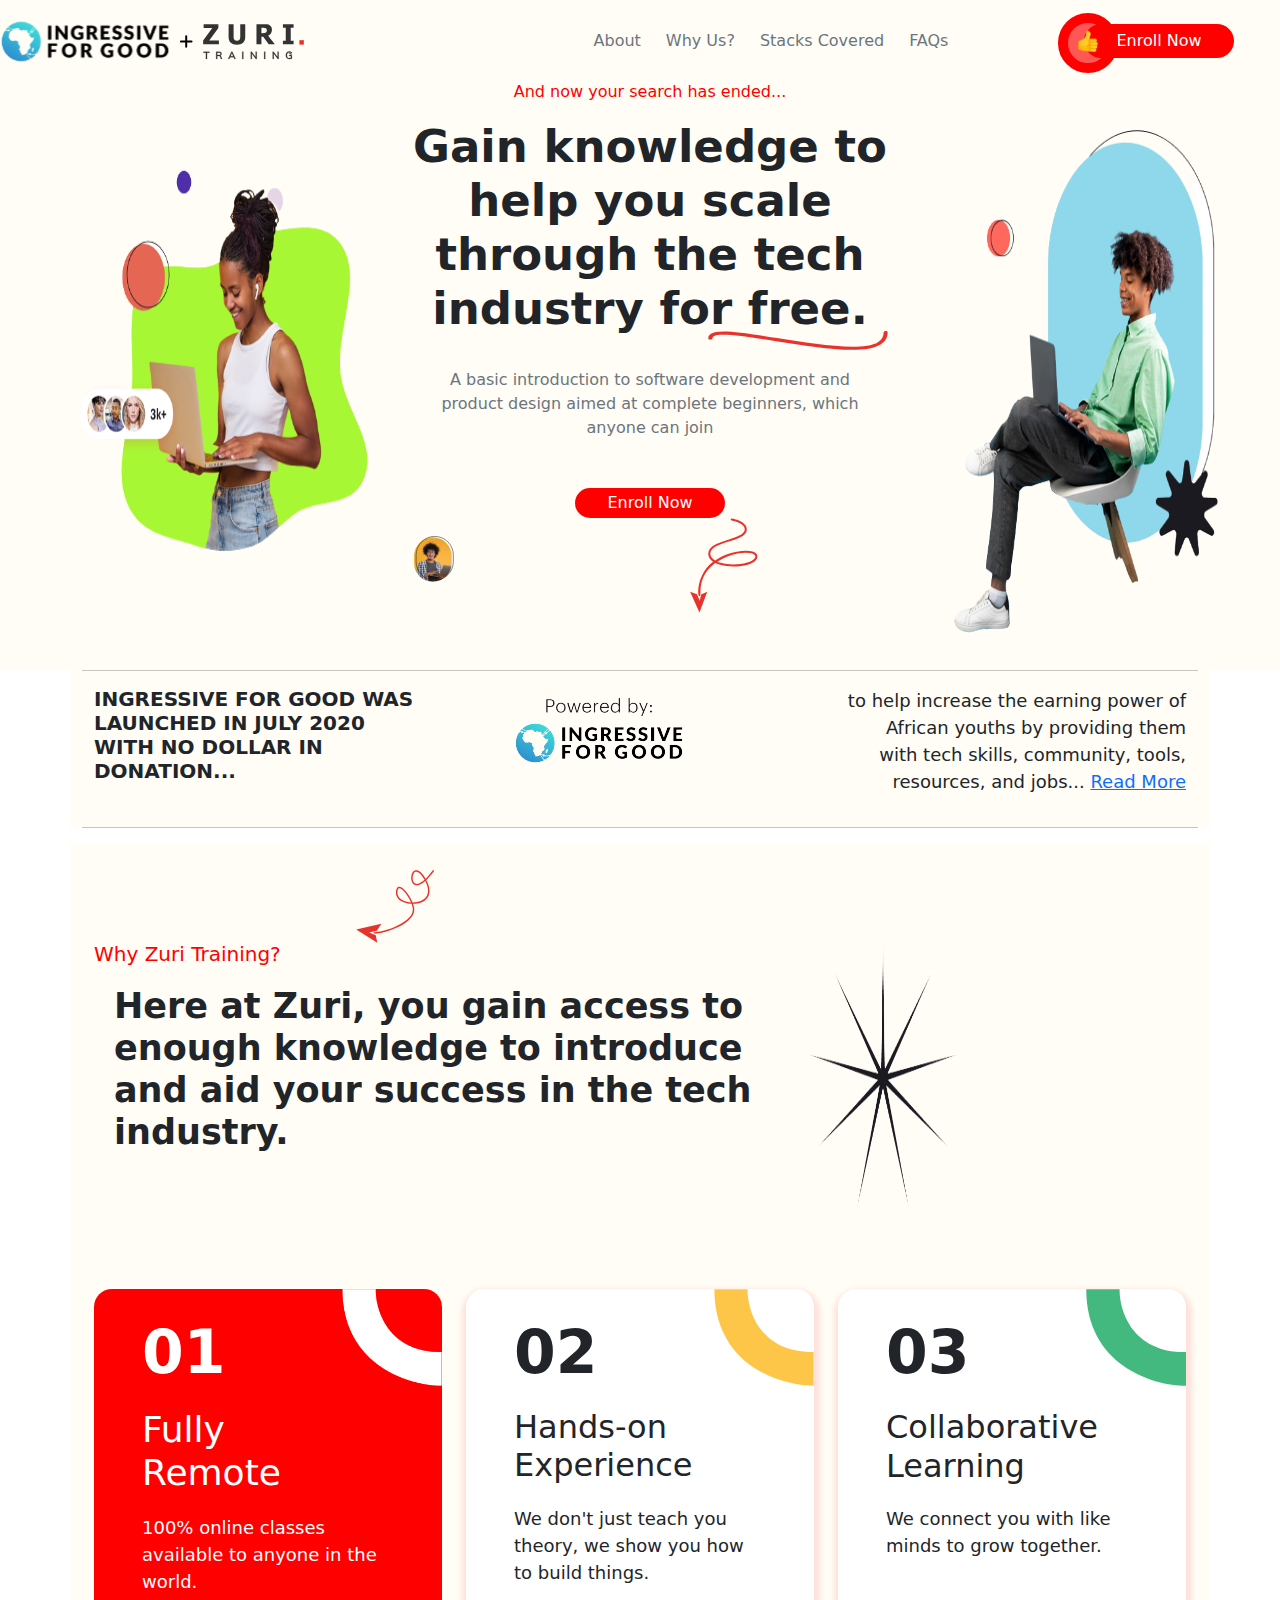
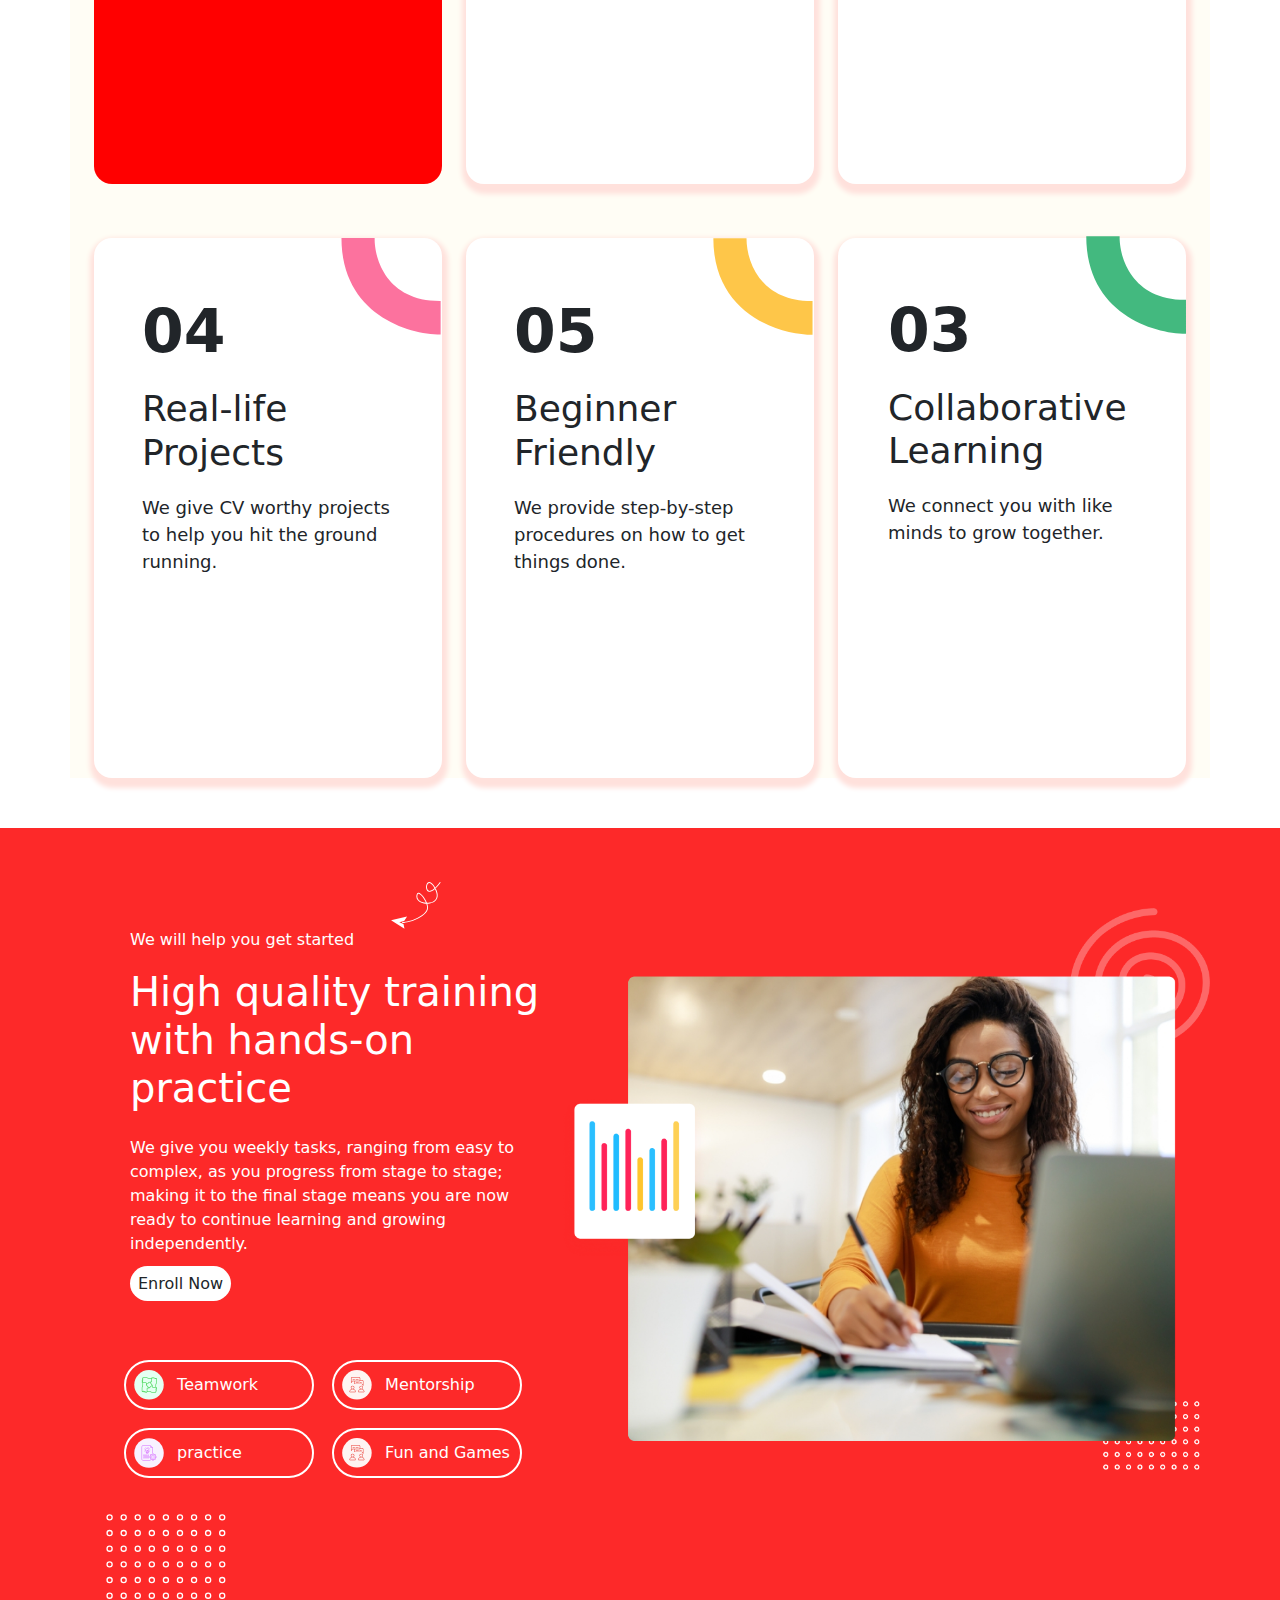
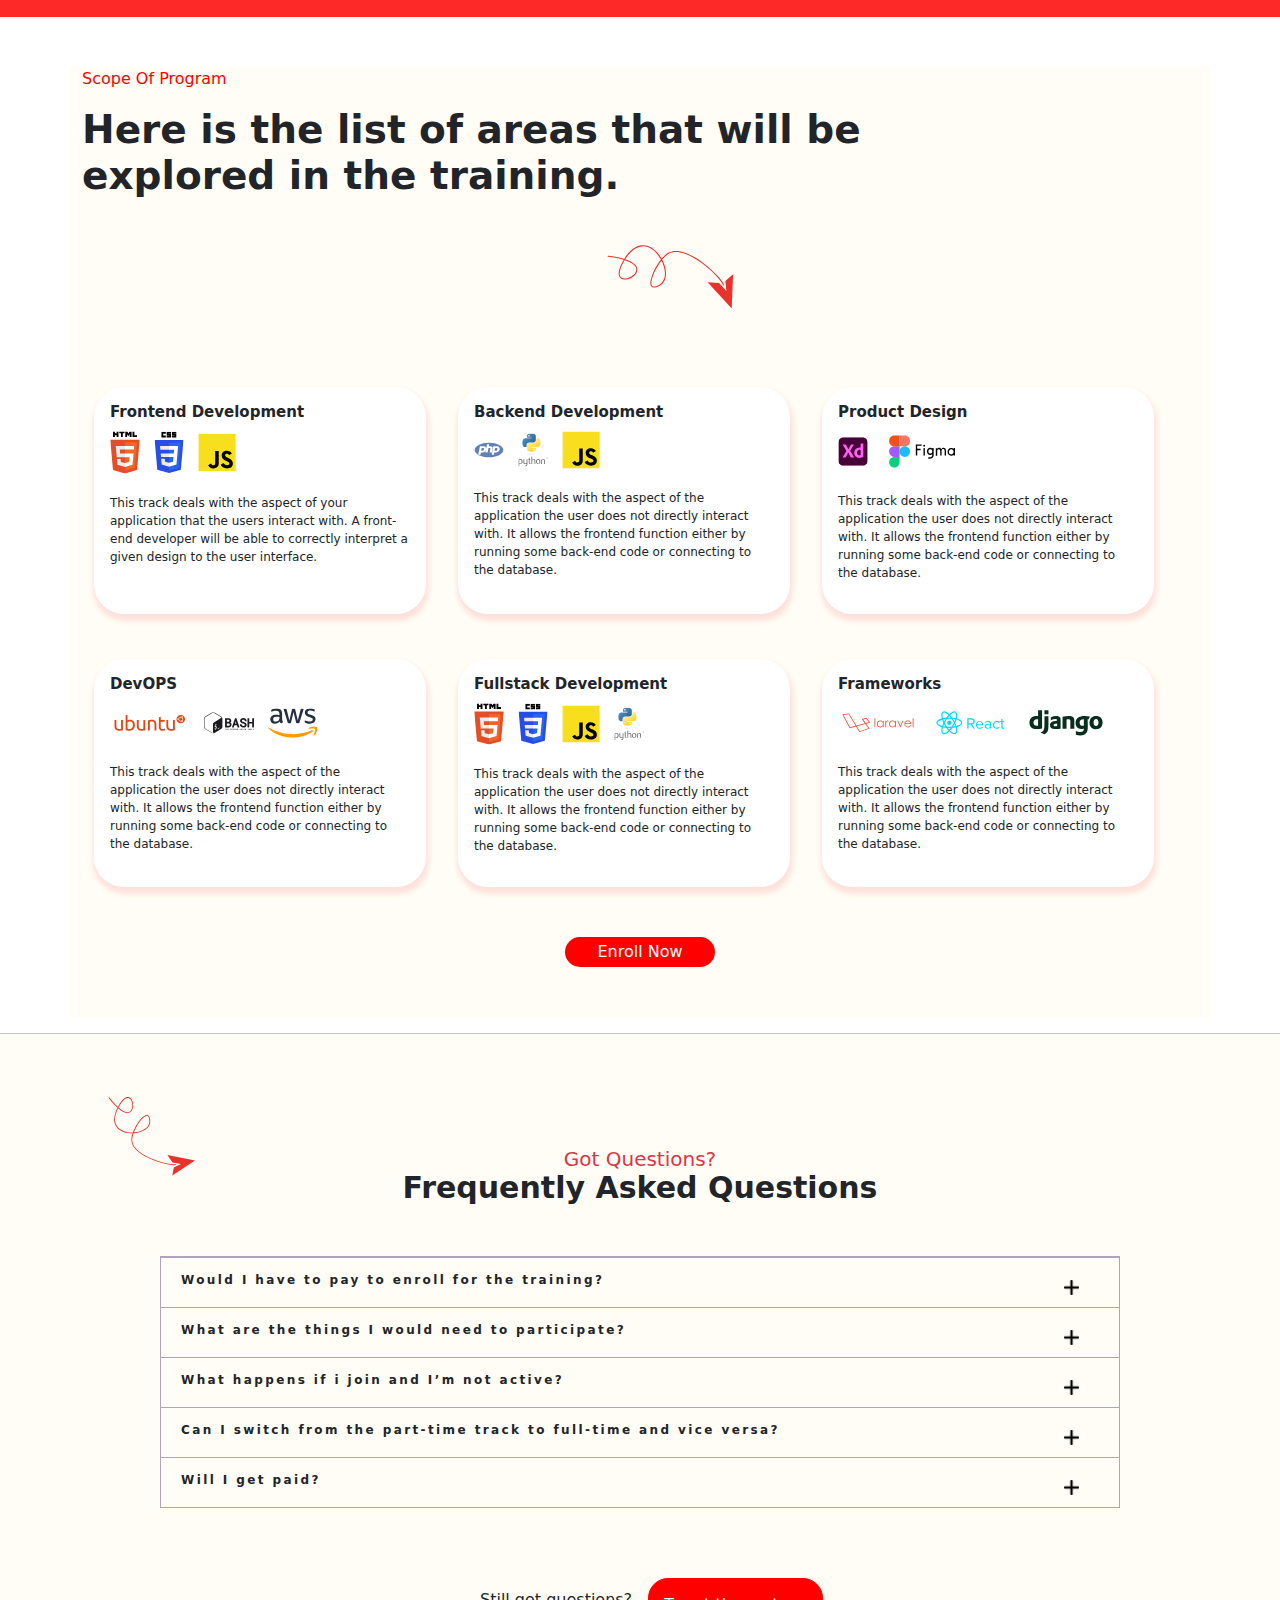
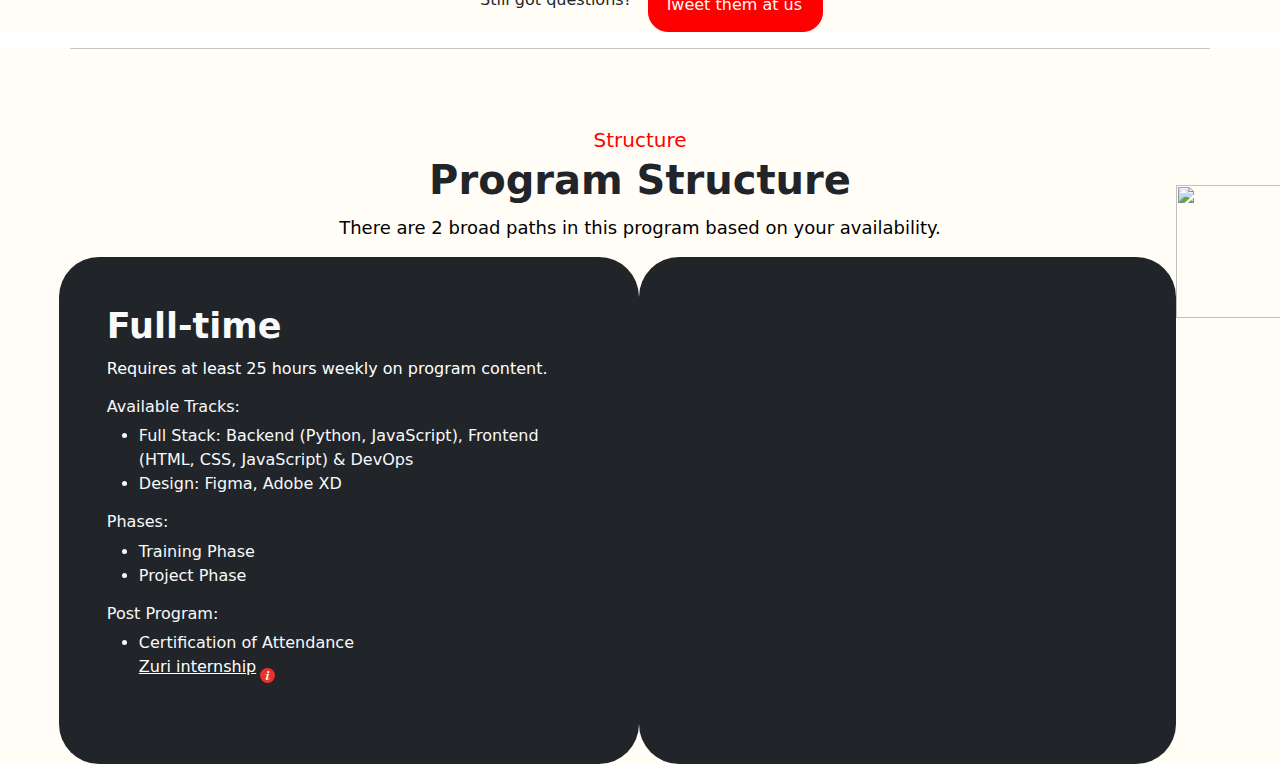
==== Zuri new/zuri-talent.html @ 87074c80 "Add files via upload" ====
<!DOCTYPE html>
<html lang="en">
<head>
    <meta charset="UTF-8">
    <meta http-equiv="X-UA-Compatible" content="IE=edge">
    <link rel="stylesheet" href="zuri-talent.css">
    <meta name="viewport" content="width=device-width, initial-scale=1.0">
    <title>Zuri</title>
    <link rel="shortcut icon" href="assets/favicon.png" type="image/png">
    <link rel="stylesheet" href="bootstrap.min.css">
    <link href="//db.onlinewebfonts.com/c/105007d99d9df64c50cc24d696d79555?family=Graphik+Web+Regular" rel="stylesheet" type="text/css"/>
</head>
<body>
    
    <section class="navbar d-flex fixed-top">
        <img src="logo.svg" alt="">
       <div class="a-tads d-flex">
            <a class="text-secondary text-decoration-none" href="#about">About</a>
            <a class="text-secondary text-decoration-none" href="#whyus">Why Us?</a>
            <a class="text-secondary text-decoration-none" href="#stackscovered">Stacks Covered</a>
            <a class="text-secondary text-decoration-none" href="#faqs">FAQs</a>
       </div>
       <div class="d-flex but">
            <a href=""><img class="thumb" src="thumbs-remove.png" alt="thumbs"></a>
            <a class="enro text-decoration-none text-white m-3 text-center" href="#">Enroll Now</a>
       </div>
    </section>
    <section class="topper container-fluid d-flex">
        <img class="lady" src="lady1.png" alt="">
        <div class="word container text-center">
            <p class="text-center">And now your search has ended...</p>
            <h1 class="text-center text-dark fw-bolder">Gain knowledge to help you scale through the tech industry for free.</h1>
            <img class="line" src="line.svg" alt="">
            <div class="und text-center container">
                <p  class="text-center text-secondary m-5">A basic introduction to software development and product design aimed at complete beginners, which anyone can join</p>
            </div>
            <div class="bit text-center">
                <button><a class="text-decoration-none text-white" href="">Enroll Now</a></button>
            </div>
            <img class="male1" src="maleface.svg" alt="">
            <img class="wire" src="section1wire.svg" alt="">
        </div>
        <img class="male" src="male1.png" alt="">
    </section>
    <section class="about container" id="about">
        <hr class="en">
        <div class="text-about container-fluid d-flex">
            <div class="ee1" >
                <h1 class="text-dark fw-bolder">INGRESSIVE FOR GOOD WAS LAUNCHED IN JULY 2020 WITH NO DOLLAR IN DONATION...</h1>
            </div>
            <div>
                <img src="ingresive.png" alt="">
            </div>
            <div class="ee align-item-end">
                <p class="text-dark text-end">to help increase the earning power of African youths by providing them with tech skills, community, tools, resources, and jobs... <a href="#">Read More</a></p>
            </div>
        </div>
        <hr class="en1">
    </section>
    <section class="container whyus" id="whyus">
        <img class="wire1" src="section3wire.svg" alt="">
        <div class="tip1 d-flex">
            <div class="tip container-fluid">
                <p>Why Zuri Training?</p>
                <h1 class="text-dark">Here at Zuri, you gain access to enough knowledge to introduce and aid your success in the tech industry.</h1>
            </div>
            <img class="star" src="Star.png" alt="">
        </div>
        <div class="cards container">
            <div class="row ontop">
                <div class="col-md-4">
                    <div class="full p-5">
                        <img class="cuv" src="curve1.png" alt="">
                        <h1 class="text-white fw-bolder">01</h1>
                        <h2 class="text-white">Fully <br> Remote</h2>
                        <p class="text-white">100% online classes available to anyone in the world.</p>
                    </div>
                </div>
                <div class="col-md-4">
                    <div class="full1 p-5">
                        <img class="cuv" src="curve (1).svg" alt="">
                        <h1 class="text-dark fw-bolder">02</h1>
                        <h2 class="text-dark">Hands-on Experience</h2>
                        <p class="text-dark">We don't just teach you theory, we show you how to build things.</p>
                    </div>
                </div>
                <div class="col-md-4">
                    <div class="full2 p-5">
                        <img class="cuv" src="curve3.svg" alt="">
                        <h1 class="text-dark fw-bolder">03</h1>
                        <h2 class="text-dark">Collaborative Learning</h2>
                        <p class="text-dark">We connect you with like minds to grow together.</p>
                    </div>
                </div>
            </div>
            <div class="row row2">
                <div class="col-md-4">
                    <div class="full3 p-5">
                        <img class="cuv" src="curve4.svg" alt="">
                        <h1 class="text-dark fw-bolder">04</h1>
                        <h2 class="text-dark">Real-life Projects</h2>
                        <p class="text-dark">We give CV worthy projects to help you hit the ground running.</p>
                    </div>
                </div>
                <div class="col-md-4">
                    <div class="full4 p-5">
                        <img class="cuv" src="curve (1).svg" alt="">
                        <h1 class="text-dark fw-bolder">05</h1>
                        <h2 class="text-dark">Beginner Friendly</h2>
                        <p class="text-dark">We provide step-by-step procedures on how to get things done.</p>
                    </div>
                </div>
                <div class="col-md-4">
                    <div class="full5">
                        <img class="cuv" src="curve3.svg" alt="">
                        <h1 class="text-dark fw-bolder">03</h1>
                        <h2 class="text-dark">Collaborative Learning</h2>
                        <p class="text-dark">We connect you with like minds to grow together.</p>
                    </div>
                </div>
            </div>
        </div>
    </section>
    <section class="redbg">
        <div class="container">
            <img class="wire5" src="section5wire.svg" alt="">
            <div class="flixit d-flex m-4 container">
                <div class="word-pix container">
                    <p class="text-white">We will help you get started</p>
                    <h1 class="text-white">High quality training with hands-on practice</h1>
                    <p class="text-white mt-4">We give you weekly tasks, ranging from easy to <br> complex, as you progress from stage to stage; <br> making it to the final stage means you are now <br> ready to continue learning and growing <br> independently.</p>
                    <a class="bana1 MuiButton-root MuiButton-text MuiButton-textPrimary MuiButton-sizeMedium MuiButton-textSizeMedium MuiButtonBase-root button1 css-1ujsas3 bg- text-dark text-decoration-none mt-4 text-center" tabindex="0" href="/enroll" style="position: initial;">Enroll Now<span class="MuiTouchRipple-root css-w0pj6f"></span></a>
                    <div class="grid1">
                        <div class="te">
                            <p class="pt m-1 text-white"><img class="hand m-2" src="hand.svg" alt=""> Teamwork</p>
                        </div>
                        <div class="me">
                            <p class="pt m-1 text-white"><img class="hand m-2" src="mentor.svg" alt=""> Mentorship</p>
                        </div>
                        <div class="pe">
                            <p class="pt m-1 text-white"><img class="hand m-2" src="practice.svg" alt=""> practice</p>
                        </div>
                        <div class="fe">
                            <p class="pt m-1 text-white"><img class="hand m-2" src="mentor.svg" alt=""> Fun and Games</p>
                        </div>
                    </div>
                    <img class="dots" src="dotsection5.svg" alt="dots">
                </div>
                <div class="pix">
                    <img class="image5" src="section5-image.png" alt="round">
                </div>
            </div>
        </div>
    </section>
    <section class="container ttp" id="stacks-covered">
        <div class="tt" id="stackscovered">
            <p>Scope Of Program</p>
            <h1 class="fw-bolder">Here is the list of areas that will be <br> explored in the training.</h1>
        </div>
        <img class="sec6" src="section6.svg" alt="">
        <div class="gird2 container">
            <div class="ro d-flex"> 
                <div class="ft">
                    <h5 class="fw-bolder">Frontend Development</h5>
                    <div class="log d-flex">
                        <img class="html1" src="html.svg" alt="">
                        <img class="html1" src="css-3 logo.svg" alt="">
                        <img class="html2" src="javascript logo.svg" alt="">
                    </div>
                    <p>This track deals with the aspect of your application that the users interact with. A front-end developer will be able to correctly interpret a given design to the user interface.</p>
                </div>
                <div class="ft1">  
                    <h5 class="fw-bolder">Backend Development</h5>
                    <div class="log d-flex">
                        <img class="ph" src="php2 logo.svg" alt="">
                        <img class="ph" src="python-4 logo.svg" alt="">
                        <img class="html2" src="javascript logo.svg" alt="">
                    </div>
                    <p>This track deals with the aspect of the application the user does not directly interact with. It allows the frontend function either by running some back-end code or connecting to the database.</p>
                </div>
                <div class="ft2">  
                    <h5 class="fw-bolder">Product Design</h5>
                    <div class="log d-flex">
                        <img class="ph" src="adobe-xd logo.svg" alt="">
                        <img class="ph1" src="Figma logo.svg" alt="">
                    </div>
                    <p>This track deals with the aspect of the application the user does not directly interact with. It allows the frontend function either by running some back-end code or connecting to the database.</p>
                </div>
            </div>
            <div class="ro d-flex">
                <div class="ft3">  
                    <h5 class="fw-bolder">DevOPS</h5>
                    <div class="log d-flex">
                        <img class="ph2" src="Ubuntu logo.svg" alt="">
                        <img class="ph3" src="Bash logo.svg" alt="">
                        <img class="ph3" src="aws logo.svg" alt="">
                    </div>
                    <p>This track deals with the aspect of the application the user does not directly interact with. It allows the frontend function either by running some back-end code or connecting to the database.</p>
                </div>
                <div class="ft4">  
                    <h5 class="fw-bolder">Fullstack Development</h5>
                    <div class="log d-flex">
                        <img class="html1" src="html.svg" alt="">
                        <img class="html1" src="css-3 logo.svg" alt="">
                        <img class="html2" src="javascript logo.svg" alt="">
                        <img class="ph" src="python-4 logo.svg" alt="">
                    </div>
                    <p>This track deals with the aspect of the application the user does not directly interact with. It allows the frontend function either by running some back-end code or connecting to the database.</p>
                </div>
                <div class="ft5">  
                    <h5 class="fw-bolder">Frameworks</h5>
                    <div class="log d-flex">
                        <img class="html3" src="Laravel logo.svg" alt="">
                        <img class="html3" src="React logo.svg" alt="">
                        <img class="html3" src="Django logo.svg" alt="">
                    </div>
                    <p>This track deals with the aspect of the application the user does not directly interact with. It allows the frontend function either by running some back-end code or connecting to the database.</p>
                </div>
            </div>
        </div>
        <div class="bit1 text-center">
            <button><a class="text-decoration-none text-white" href="">Enroll Now</a></button>
        </div>
    </section>
    <section class="stacks">
        <hr class="faqs" id="faqs">
        <img class="sec7" src="section7wire.svg" alt="">
        <p class="got text-danger text-center">Got Questions?</p>
        <h4 class="hdd text-center fw-bolder">Frequently Asked Questions</h4>
        <div class="shrink">
            <div class="so-accordion-wrapper">
                <div class="so-tab">
                    <input id="so-tab-1" type="checkbox" name="tabs">
                    <label for="so-tab-1" class="fw-bold">Would I have to pay to enroll for the training?</label>
                  <div class="so-tab-content">
                    <p>No, the program is completely free thanks to Ingressive For Good</p>
                  </div>
                </div>
                <div class="so-tab">
                    <input id="so-tab-2" type="checkbox" name="tabs">
                    <label for="so-tab-2" class="fw-bold">What are the things I would need to participate?</label>
                  <div class="so-tab-content">
                    <p>
                        You'll need a laptop, internet connection and the willingness to learn through collaboration and mentorship.
                    </p>
                  </div>
                </div>
                <div class="so-tab">
                    <input id="so-tab-3" type="checkbox" name="tabs">
                    <label for="so-tab-3" class="fw-bold">What happens if i join and I’m not active?</label>
                  <div class="so-tab-content">
                    <p>
                        Participants who join the program and stop engaging will be given the chance to catch up. You'll also be assigned a 'study-mate' and mentor to help you. However, there is the possibility of not being promoted to the next stage if you remain inactive for too long.
                    </p>
                  </div>
                </div>
                <div class="so-tab">
                    <input id="so-tab-4" type="checkbox" name="tabs">
                    <label for="so-tab-4" class="fw-bold">Can I switch from the part-time track to full-time and vice versa?</label>
                  <div class="so-tab-content">
                    <p>
                        Unfortunately, no, you cannot switch from part-time to full-time and vice-versa
                    </p>
                  </div>
                </div>
                <div class="so-tab">
                    <input id="so-tab-5" type="checkbox" name="tabs">
                    <label for="so-tab-5" class="fw-bold">Will I get paid?</label>
                  <div class="so-tab-content">
                    <p>
                        We reward some participants who complete tasks early, however, this is not a weekly reward. All the work that will be done during the program are hypothetical.
                    </p>
                  </div>
                </div>
            </div>
            <div class="quest d-flex text-center">
                <p class="">Still got questions?</p>
                <div class="bi">
                    <button>
                        <img src="/twitter.svg" alt="">
                        <a class="text-decoration-none text-light" href="#">Tweet them at us</a>
                    </button>
                </div>
            </div>
        </div>
    </section>
    <section class="struc">
        <hr class="container text-center lit">
        <img class="wire7" src="/section7wire.svg" alt="">
        <img class="star1" src="/Star1.svg" alt="">
        <p class="text-center">Structure</p>
        <h3 class="text-center fw-bold">Program Structure</h3>
        <p class="on text-center">There are 2 broad paths in this program based on your availability.</p>
        <div class="black1 d-flex">
            <img class="move" src="/move.svg" alt="">
            <div class="first-black container bg-dark p-5">
                <h4 class="text-light fw-bold fit1">Full-time</h4>
                <p class="fit2">Requires at least 25 hours weekly on program content.</p>
                <h6 class="text-light">Available Tracks:</h6>
                <ul class="text-light">
                    <li>Full Stack: Backend (Python, JavaScript), Frontend (HTML, CSS, JavaScript) & DevOps</li>
                    <li>Design: Figma, Adobe XD</li>
                </ul>
                <h6 class="text-light">Phases:</h6>
                <ul class="text-light">
                    <li>Training Phase</li>
                    <li>Project Phase</li>
                </ul>
                <h6 class="text-light">Post Program:</h6>
                <ul class="text-light">
                    <li>Certification of Attendance</li>
                    <li class="d-flex" id="li">
                        <a class="text-white" href="#">Zuri internship 
                            <div class="wrapp">
                                <a href="#modalbo"><img src="clarity.svg" alt=""></a>
                            </div>
                            <div id="modalbo" class="moda1">
                                <div class="modacontent">
                                    <h2 class="">Zuri Internship Is Optional</h2>
                                    <p class="text-secondary">
                                        What do we mean by this? <br><br>The Zuri 
                                        Internship is another level of training that places the 
                                        participants in a work simulation. 
                                        It is not paid work; it’s a short training program to get 
                                        participants ready for actual jobs. 
                                        There will be cash rewards for a job well done.
                                    </p>
                                    <a href="#li" class="moda1close">&times;</a>
                                </div>
                            </div>
                        </a>
                    </li>
                </ul>
            </div>
            <div class="second-black container bg-dark">

            </div>
            <img class="circle" src="/circle.png" alt="">
            
        </div>
        
    </section>

    <script src="bootstrap.min.js"></script>
</body>
</html>
---- Zuri new/zuri-talent.css ----
@import url(//db.onlinewebfonts.com/c/105007d99d9df64c50cc24d696d79555?family=Graphik+Web+Regular);
@font-face {
    font-family: "Graphik Web Regular"; 
    src: url("//db.onlinewebfonts.com/t/105007d99d9df64c50cc24d696d79555.eot"); 
    src: url("//db.onlinewebfonts.com/t/105007d99d9df64c50cc24d696d79555.eot?#iefix") 
    format("embedded-opentype"), url("//db.onlinewebfonts.com/t/105007d99d9df64c50cc24d696d79555.woff2") 
    format("woff2"), url("//db.onlinewebfonts.com/t/105007d99d9df64c50cc24d696d79555.woff") 
    format("woff"), url("//db.onlinewebfonts.com/t/105007d99d9df64c50cc24d696d79555.ttf") 
    format("truetype"), url("//db.onlinewebfonts.com/t/105007d99d9df64c50cc24d696d79555.svg#Graphik Web Regular") 
    format("svg"); 
}
* {
    margin: 0;
    padding: 0;
    box-sizing: border-box;
    /*background-color: rgb(255, 253, 245);*/
}
body{
    width: 100%;
    margin: auto;
    height: 100vh;
    /*background-color: rgb(255, 253, 245);*/
}
.navbar{
    position: fixed;
    background-color: rgb(255, 253, 245);
}
section{
    background-color: rgb(255, 253, 245);
    width: 100%;
}
.a-tads{
    margin-right: -250px;
}
.navbar a{
    margin-left: 25px;
}
.thumb{
    margin-top: 5px;
    position: relative;
    left: 50px;
    width: 60px;
    border: solid 10px red;
    border-radius: 100px;
    background-color: rgba(255, 0, 0, 0.653);
}
.but{
    margin-left: 20px;
    margin-right: 30px;
}
.enro{
    margin-top: -2%;
    background-color: red;
    margin-right: 30px;
    padding: 5px;
    width: 150px;
    border-radius: 20px;
}
.lady{
    width: 340px;
    /*margin-top: 130px;*/
    /*margin-left: 20px;*/
    position: relative;
    top: 140px;
    left: 60px;
    background-color: transparent;
    height: 55vh;
}
.word{
    margin-top: 80px;
    margin-right: 90px;
}
.word p{
    color: red;
}
.word h1{
    font-size: 45px;
}
.male{
    margin-top: 130px;
    width: 280px;
    height: 60vh;
    margin-right: 40px;
    background-color: transparent;
}
.line{
    width: 180px;
    margin-right: -295px;
    margin-top: -2rem;
    background-color: transparent;
}
.und{
    text-align: center;
    margin-top: auto;
    width: 50%;
    margin-top: -3rem;
}
.bit{
    width: 400px;
    margin: auto;
}
.bit button{
   width: 150px;
   border-radius: 20px;
   background-color: red;
   padding: .2em;
   border: red;
}
.bit a{
    background-color: red;
}
.male1{
    background-color: transparent;
    position: relative;
    top: -2rem;
    width: 40px;
    right: 8rem;
}
.wire{
    width: 70px;
    margin-left: 100px;
    margin-bottom: 50px;
}
.about{
    margin-top: -1rem;
}
.ee{
    width: 32%;
    margin-left: 160px;
}
.ee1{
    width: 30%;
}
.about p{
    font-size: 18px;
}
.about h1{
    font-size: 20px;
}
.about img{
    margin-left: 6rem;*/
}
.en1{
    margin-top: 1rem;
}
.wire1{
    width: 110px;
    margin-left: 260px;
    margin-top: 20px;
    margin-bottom: -.8rem;
}
.tip p{
    color: red;
    font-size: 20px;
    font-weight: 500;
}
.tip h1{
    font-size: 35px;
    font-weight: bolder;
    margin-left: 20px;
}
.star{
    width: 150px;
    margin-right: 15rem;
    height: 30vh;
}
.cards{
    width: 100%;
    margin-top: 5rem;
}
/*.row1{
    background-color: blue;
}*/
.full{
    /*width: 35%;*/
    padding: 58px 48px 93px 50px;
    border-radius: 18px;
    background-color: red;
    height: 55vh;
    /*box-shadow: 1px 5px 5px 5px #FFE1DC;*/
    transition: margin-top 500ms ease;
    /*margin-right: 20px;*/
}
.full img{
    background-color: transparent;
    width: 100px;
    margin-left: 79.3%;
    margin-top: -48px;
}
.full h1{
    font-size: 60px;
    margin-top: -70px;
    margin-bottom: 20px;
}
.full p{
    font-size: 18px;
    max-width: 40ch;
    background-color: transparent;
}
.full h2{
    font-size: 36px;
    max-width: 5ch;
    margin-bottom: 20px;
}
.full:hover{
    margin-top: -10px;
}
.full1{
    /*width: 35%;*/
    padding: 58px 48px 93px 50px;
    border-radius: 18px;
    background-color: #ffffff;
    /*height: 50vh;*/
    box-shadow: 1px 5px 5px 5px #FFE1DC;
    transition: margin-top 500ms ease;
    /*margin-right: 20px;*/
    height: 55vh;
}
.full1 img{
    background-color: transparent;
    width: 100px;
    margin-left: 79.3%;
    margin-top: -48px;
}
.full1 h1{
    font-size: 60px;
    margin-top: -70px;
    margin-bottom: 20px;
}
.full1 p{
    font-size: 18px;
    max-width: 40ch;
    background-color: transparent;
}
.full1 h2{
    font-size: 32px;
    max-width: 9ch;
    margin-bottom: 20px;
}
.full1:hover{
    margin-top: -10px;
}
.full2{
    /*width: 35%;*/
    padding: 58px 48px 93px 50px;
    border-radius: 18px;
    background-color: #ffffff;
    height: 55vh;
    box-shadow: 1px 5px 5px 5px #FFE1DC;
    transition: margin-top 500ms ease;
}
.full2 img{
    background-color: transparent;
    width: 100px;
    margin-left: 79.3%;
    margin-top: -48px;
}
.full2 h1{
    font-size: 60px;
    margin-top: -70px;
    margin-bottom: 20px;
}
.full2 p{
    font-size: 18px;
    max-width: 40ch;
    background-color: transparent;
}
.full2 h2{
    font-size: 32px;
    max-width: 9ch;
    margin-bottom: 20px;
}
.full2:hover{
    margin-top: -10px;
}

.full3{
    width: 100%;
    padding: 58px 48px 93px 50px;
    border-radius: 18px;
    background-color: #ffffff;
    height: 60vh;
    box-shadow: 1px 5px 5px 5px #FFE1DC;
    transition: margin-top 500ms ease;
}
.full3 img{
    background-color: transparent;
    width: 100px;
    margin-left: 79%;
    margin-top: -48px;
}
.full3 h1{
    font-size: 60px;
    margin-top: -40px;
    margin-bottom: 20px;
}
.full3 p{
    font-size: 18px;
    max-width: 40ch;
    background-color: transparent;
}
.full3 h2{
    font-size: 36px;
    max-width: 9ch;
    margin-bottom: 20px;
}
.full3:hover{
    margin-top: -10px;
}
.full4{
    width: 100%;
    padding: 58px 48px 93px 50px;
    border-radius: 18px;
    background-color: #ffffff;
    height: 60vh;
    box-shadow: 1px 5px 5px 5px #FFE1DC;
    transition: margin-top 500ms ease;
}
.full4 img{
    background-color: transparent;
    width: 100px;
    margin-left: 79%;
    margin-top: -48px;
}
.full4 h1{
    font-size: 60px;
    margin-top: -40px;
    margin-bottom: 20px;
}
.full4 p{
    font-size: 18px;
    max-width: 45ch;
    background-color: transparent;
}
.full4 h2{
    font-size: 36px;
    max-width: 9ch;
    margin-bottom: 20px;
}
.full4:hover{
    margin-top: -10px;
}
.full5{
    width: 100%;
    padding: 58px 48px 93px 50px;
    border-radius: 18px;
    background-color: #ffffff;
    height: 60vh;
    box-shadow: 1px 5px 5px 5px #FFE1DC;
    transition: margin-top 500ms ease;
    /*margin-right: 20px;*/
}
.full5 img{
    background-color: transparent;
    width: 100px;
    margin-left: 79%;
    margin-top: -60px;
}
.full5 h1{
    font-size: 60px;
    margin-top: -40px;
    margin-bottom: 20px;
}
.full5 p{
    font-size: 18px;
    max-width: 45ch;
    background-color: transparent;
}
.full5 h2{
    font-size: 36px;
    max-width: 9ch;
    margin-bottom: 20px;
}
.full5:hover{
    margin-top: -10px;
}
.row2{
    margin-top: 20%;
}
.ontop{
    margin-bottom: 5%;
}
.redbg{
    background-color: rgb(253, 41, 41);
    margin-top: 50px;
}
.wire5{
    position: relative;
    top: 50px;
    left: 300px;
    width: 70px;
}
.word-pix{
    margin-top: 20px;
}
.bana1{
    border-radius: 20px;
    width: 3px;
    padding: .5rem;
    background-color: white;
    margin-top: 20px;
}
.hand{
    width: 30px;
}
.pt{
    border: solid 2px white;
    border-radius: 40px;
    width: 190px;
}
.pt:hover{
    cursor: not-allowed;
}
.grid1{
    width: 35%;
    margin-top: 60px;
    margin-left: -10px;
    display: grid;
    grid-template:  
    'te me'
    'pe fe';
    grid-gap: 10px;
}
.dots{
    margin-bottom: 50px;
    position: relative;
    right: 1.5rem;
    top: 2rem;
    width: 120px;
}
.image5{
    position: relative;
    width: 650px;
}
.ttp{
    margin-top: 50px;
}
.tt p{
    color: red;
}
.tt h1{
    font-size: 39px;
}
.sec6{
    width: 150px;
    margin-left: 520px;
}
.ft{
    background-color: white;
    width: 80%;
    /*height: 40vh;*/
    padding: 1rem;
    border-radius: 30px;
    box-shadow: 1px 5px 5px 2px #FFE1DC;
    margin-right: 2rem;
}
.html1{
    width: 30px;
    margin-right: 14px;
}
.html2{
    width: 38px;
    margin-right: 14px;
}
.ft p{
    margin-top: 20px;
    font-size: 12px;
}
.log{
    margin-top: 20px;
}
.ft h5{
    font-size: 15px;
}
.ph{
    width: 50px;
    margin-right: 14px;
}
.ph1{
    width: 100px;
    margin-right: 14px;
}
.ft1{
    background-color: white;
    width: 80%;
    /*height: 40vh;*/
    padding: 1rem;
    border-radius: 30px;
    box-shadow: 1px 5px 5px 2px #FFE1DC;
    margin-right: 2rem;
}
.html1{
    width: 30px;
    margin-right: 14px;
}
.html2{
    width: 38px;
    margin-right: 14px;
}
.ft1 p{
    margin-top: 20px;
    font-size: 12px;
}
.log{
    margin-top: 20px;
}
.ft1 h5{
    font-size: 15px;
}
.ph{
    width: 50px;
    margin-right: 14px;
}
.ph1{
    width: 100px;
    margin-right: 14px;
}
.ft2{
    background-color: white;
    width: 80%;
    /*height: 40vh;*/
    padding: 1rem;
    border-radius: 30px;
    box-shadow: 1px 5px 5px 2px #FFE1DC;
    margin-right: 2rem;
}
.html1{
    width: 30px;
    margin-right: 14px;
}
.html2{
    width: 38px;
    margin-right: 14px;
}
.ft2 p{
    margin-top: 20px;
    font-size: 12px;
}
.log{
    margin-top: 10px;
}
.ft2 h5{
    font-size: 15px;
}
.ph{
    width: 30px;
    margin-right: 14px;
}
.ph1{
    width: 80px;
    margin-right: 14px;
}
.ft3{
    background-color: white;
    width: 80%;
    /*height: 40vh;*/
    padding: 1rem;
    border-radius: 30px;
    box-shadow: 1px 5px 5px 2px #FFE1DC;
    margin-right: 2rem;
}
.html1{
    width: 30px;
    margin-right: 14px;
}
.html2{
    width: 38px;
    margin-right: 14px;
}
.ft3 p{
    margin-top: 20px;
    font-size: 12px;
}
.log{
    margin-top: 10px;
}
.ft3 h5{
    font-size: 15px;
}
.ph3{
    width: 50px;
    margin-right: 14px;
}
.ph2{
    width: 80px;
    margin-right: 14px;
}
.ft4{
    background-color: white;
    width: 80%;
    /*height: 40vh;*/
    padding: 1rem;
    border-radius: 30px;
    box-shadow: 1px 5px 5px 2px #FFE1DC;
    margin-right: 2rem;
}
.html1{
    width: 30px;
    margin-right: 14px;
}
.html2{
    width: 38px;
    margin-right: 14px;
}
.ft4 p{
    margin-top: 20px;
    font-size: 12px;
}
.log{
    margin-top: 10px;
}
.ft4 h5{
    font-size: 15px;
}
.ph3{
    width: 50px;
    margin-right: 14px;
}
.ph2{
    width: 80px;
    margin-right: 14px;
}
.ft5{
    background-color: white;
    width: 80%;
    /*height: 40vh;*/
    padding: 1rem;
    border-radius: 30px;
    box-shadow: 1px 5px 5px 2px #FFE1DC;
    margin-right: 2rem;
}
.html3{
    width: 80px;
    margin-right: 14px;
}
.html2{
    width: 38px;
    margin-right: 14px;
}
.ft5 p{
    margin-top: 20px;
    font-size: 12px;
}
.log{
    margin-top: 10px;
}
.ft5 h5{
    font-size: 15px;
}
.ph3{
    width: 50px;
    margin-right: 14px;
}
.ph2{
    width: 80px;
    margin-right: 14px;
}
.ro{
    margin-top: 5vh;
}
.bur{
    margin-left: 50%;
}
.bit1 button{
    margin-top: 50px;
    width: 150px;
    border-radius: 20px;
    background-color: red;
    padding: .2em;
    border: red;
    margin-bottom: 50px;
 }
 .bit1 a{
     background-color: red;
 }
 .sec7{
    width: 120px;
    margin-left: 90px;
    margin-top: 40px;
}
.got{
    /*margin-left: 450px;*/
    margin-top: -40px;
    font-size: 20px;
}
.hdd{
    font-size: 30px;
    margin-top: -20px;
    margin-bottom: 50px;
}
/*.accordion{
    max-width: 100%;
    border: solid 2px rgba(71,44,111,.43);
    overflow: hidden;
}
.accordion__label,
.accordion__content{
    padding: 14px 20px;
}
.accordion__label{
    display: block;
    color: black;
    font-weight: 500;
    cursor: pointer;
    position: relative;
    transition: backround 0.1s;
}
.accordion__label:hover{
    background: #fffdf5;
}
.accordion__label::after{
    content: '';
    position: absolute;
    top: 50%;
    transform: translate(-50% -50%);
    right: 20px;
    width: 15px;
    height: 15px;
    background-image: url(plus.svg);
    background-size: 100%;
    background-repeat: no-repeat;
    transition: transform 0.4s;
}
.accordion__content{
    font-family: 'Times New Roman', Times, serif;
    font-size: 12px;
    display: none;
    transition: max-height 1s;
}
.accordion__input{
    display: none;
}
.accordion__input:checked ~ .accordion__content{
    display: block;
}
.accordion__input:checked ~ .accordion__label::after{
    transform:  rotate(3.142rad);
}
.accordion__label{
    border-top: solid 1px #fffdf5;
}*/
.shrink{
    margin: auto;
    width: 75%;
}
/*hr{
    border: solid 1px rgba(71,44,111,.43);
}*/
.so-accordion-wrapper {
    /*font-family: "Graphik Web Regular"; */
    margin-top: 20px;
    margin-bottom: 80px;
    /*padding-top: 1.5rem;*/
    overflow: visible;
    border: 1px solid rgba(71,44,111,.43);
    margin-left: auto;
    margin-right: auto;
    position: relative;
    max-width: 1020px;
}

.so-tab {
    position: relative;
    width: 100%;
    border-top: 1.5px solid rgba(71,44,111,.43);
    overflow: hidden;
    padding-left: 20px;
    padding-right: 20px;
}

.so-tab label {
    position: relative;
    display: block;
    padding: 0 25px 0 0;
    margin-bottom: 20px;
    margin-top: 15px;
    line-height: normal;
    cursor: pointer;
    letter-spacing: 0.2em;
    /*text-transform: uppercase;*/
    font-size: 12px;
}
.so-tab input {
    position: absolute;
    opacity: 0;
    z-index: -1;
}

.so-tab-content {
    font-family: 'Times New Roman', Times, serif;
    font-size: 12px;
    max-height: 0;
    overflow: hidden;
    transition: max-height 0.85s;
}

/* :checked */
.so-tab input:checked ~ .so-tab-content {
    max-height: 100px;
}

/* Icon */
.so-tab label::after {
    content: '';
    position: absolute;
    top: 50%;
    transform: translate(-50% -50%);
    right: 20px;
    width: 15px;
    height: 15px;
    background-image: url(Plus1.png);
    background-size: contain;
    background-repeat: no-repeat;
    transition: transform 0.4s;
    /*-webkit-transition: all 0.50s ease;
    -moz-transition: all 0.50s ease;
    -o-transition: all 0.50s ease;
    transition: all 0.50s ease;*/
}

.so-tab input[type=checkbox] + label::after {
    content: "";
}

.so-tab input[type=radio] + label::after {
    /*content: "\25BC";*/
}

.so-tab input[type=checkbox]:checked + label::after {

  transform: rotate(180deg);*/
}

/*.so-tab input[type=radio]:checked + label::after {
    transform: rotate(3.142rad);
}*/
.quest{
    margin: auto;
    margin-left: 20rem;
}
.bi button{
    background-color: red;
    padding: 2px;
    border-radius: 20px;
    border: 1px solid red;
    padding-right: 20px;
    height: 6vh;
}
.bi{
    margin-top: -10px;
    margin-left: 1rem;
}
.bi img{
    width: 30px;
    margin-left: 8px;
}
.wire7{
    width: 118px;
    margin-left: 12rem;
    margin-top: 2rem;
}

.star1{
    width: 121px;
    margin-left: 38rem;
    margin-top: 5rem;
}
.struc p{
    color: red;
    font-size: 20px;
    margin-top: -20px;
}
.struc h3{
    font-size: 40px;
    margin-top: -15px;
}
.struc .on{
    color: black;
    margin-top: 10px;
    font-size: 18px;
}
.move{
    width: 144px;
}
.circle{
    display: flex;
    height: 132.462px;
    float: left;
    margin-right: -57px;
    margin-top: -72px;
    width: 161.375px;
}
.first-black, .second-black{
    border-radius: 40px;
    width: 484.3px;
}
.second-black{
    margin-left: 20px;
}
.fit1{
    font-size: 35px;
}
.first-black .fit2{
    font-size: 16px;
    color: #ffffff;
    margin-top: 10px;
}
.wrapp{
    height: 5vh;
    display: flex;
    align-items: center;
    justify-content: center;
}
.wrapp a{
    display: block;
    text-decoration: none;
    width: 5px;
    /*background-color: blue;*/
    margin-left: 10px;
    
}
.moda1{
    position: absolute;
    top: 300rem;
    bottom: 0;
    right: 0;
    left: 0;
    display: flex;
    align-items: center;
    justify-content: center;
    background: transparent;
    background: /*rgba(77, 77, 77, 0.7)*/ red;
    transition: all 0.4s;
    visibility: hidden;
    opacity: 0;
}
.moda1:target{
    visibility: visible;
    opacity: 1;
}
.modacontent{
    position: relative;
    background: #fff;
    width: 450px;
    max-width: 90%;
    padding: 4em 6em;
    border-radius: 12px;
}
.moda1close{
    position: absolute;
    top: 3rem;
    right: 15px;
    color: red;
    text-decoration: none;
    font-size: 36px;
}
.moda1 h2{
    font-weight: 400;
    font-size: 20px;
    color: black;
}
.moda1 p{
    margin-top: 20px;
    font-size: 13px;
}
.wrapp img{
    width: 15px;
    margin-left: -1.3rem;
    margin-top: -5px;
}
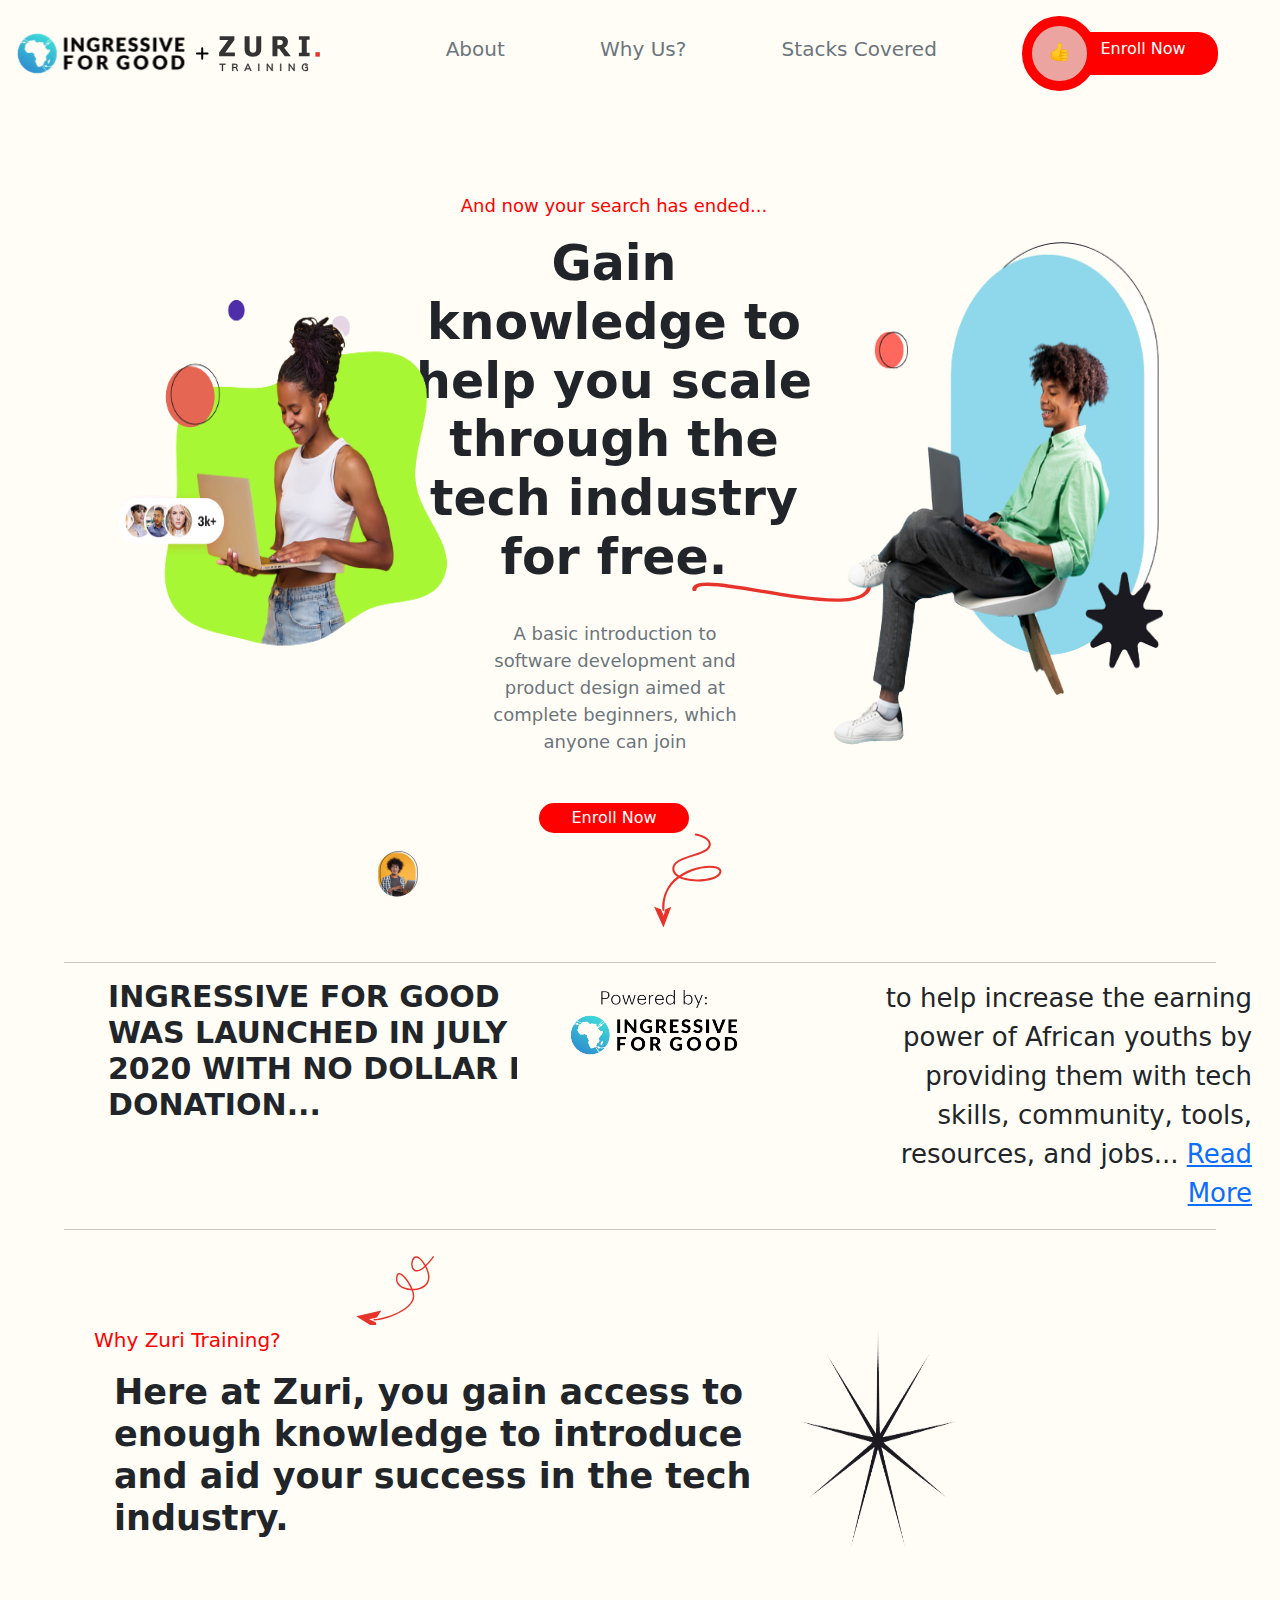
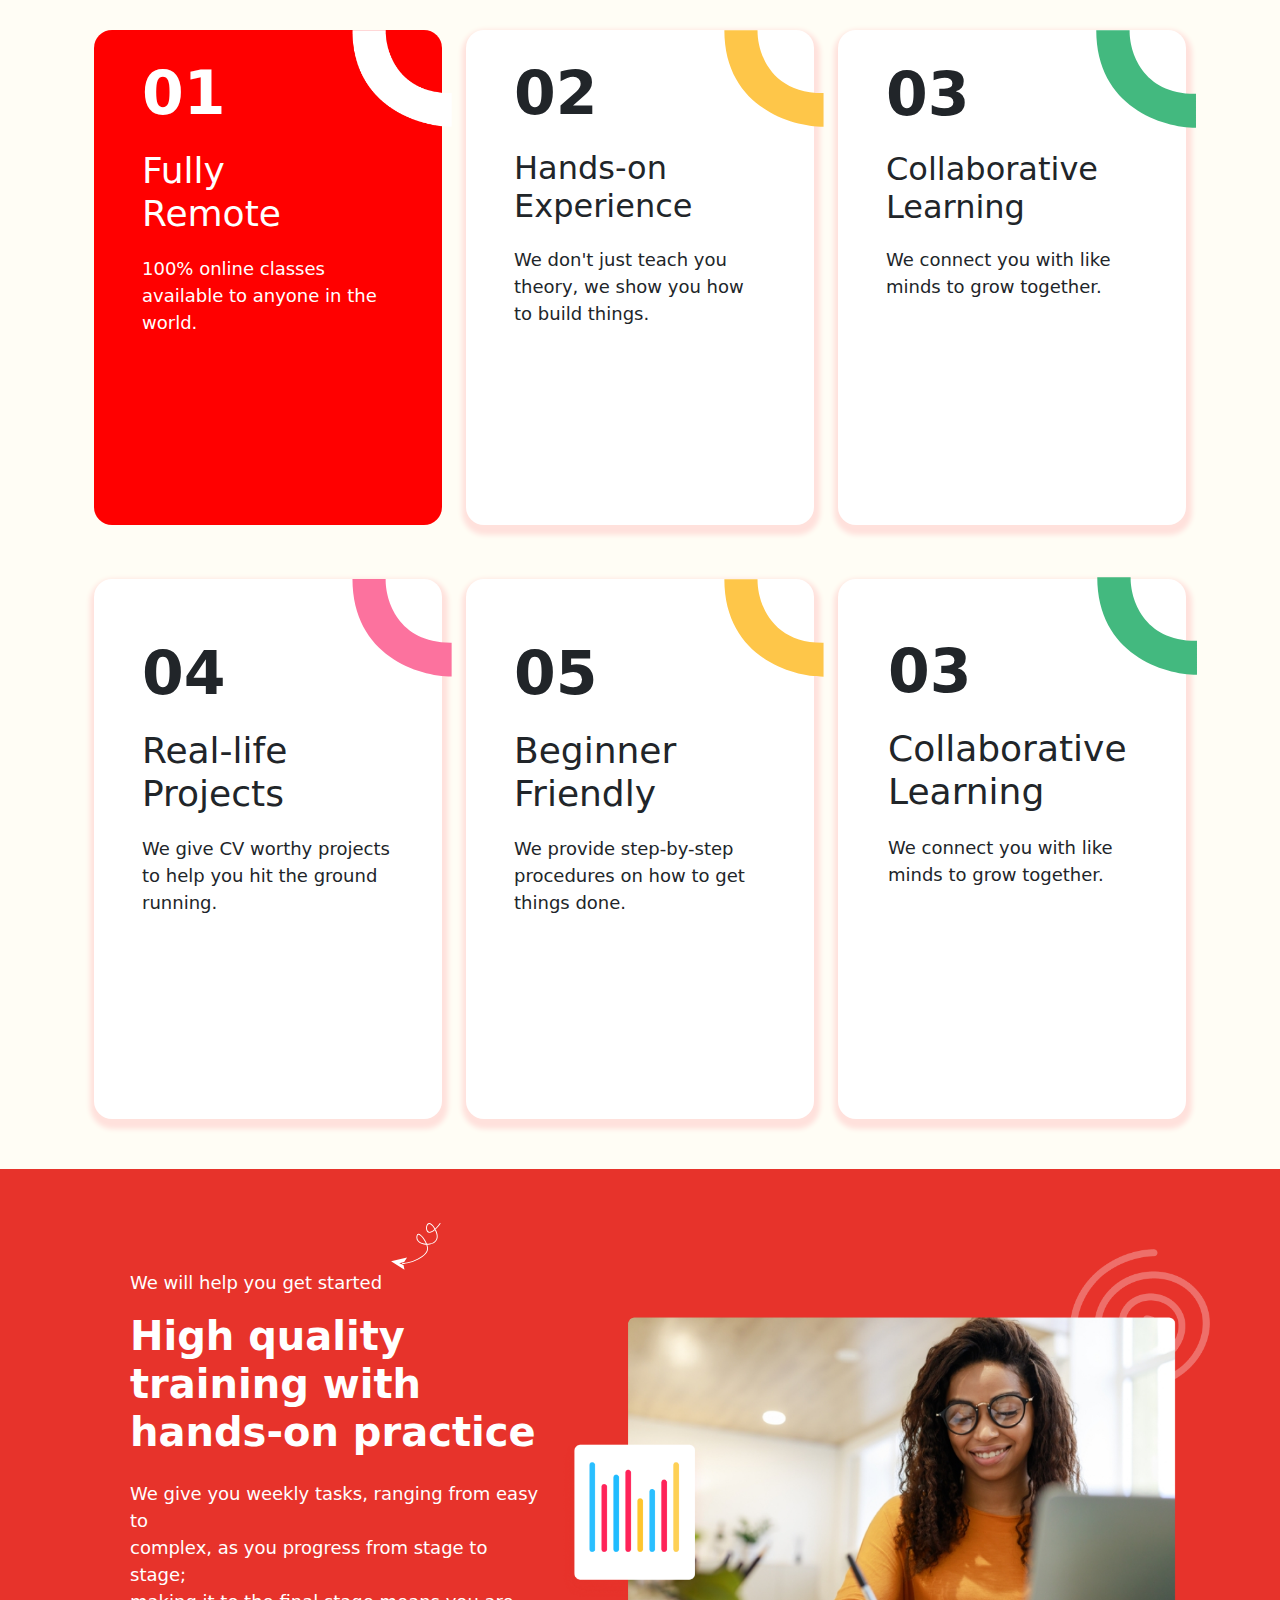
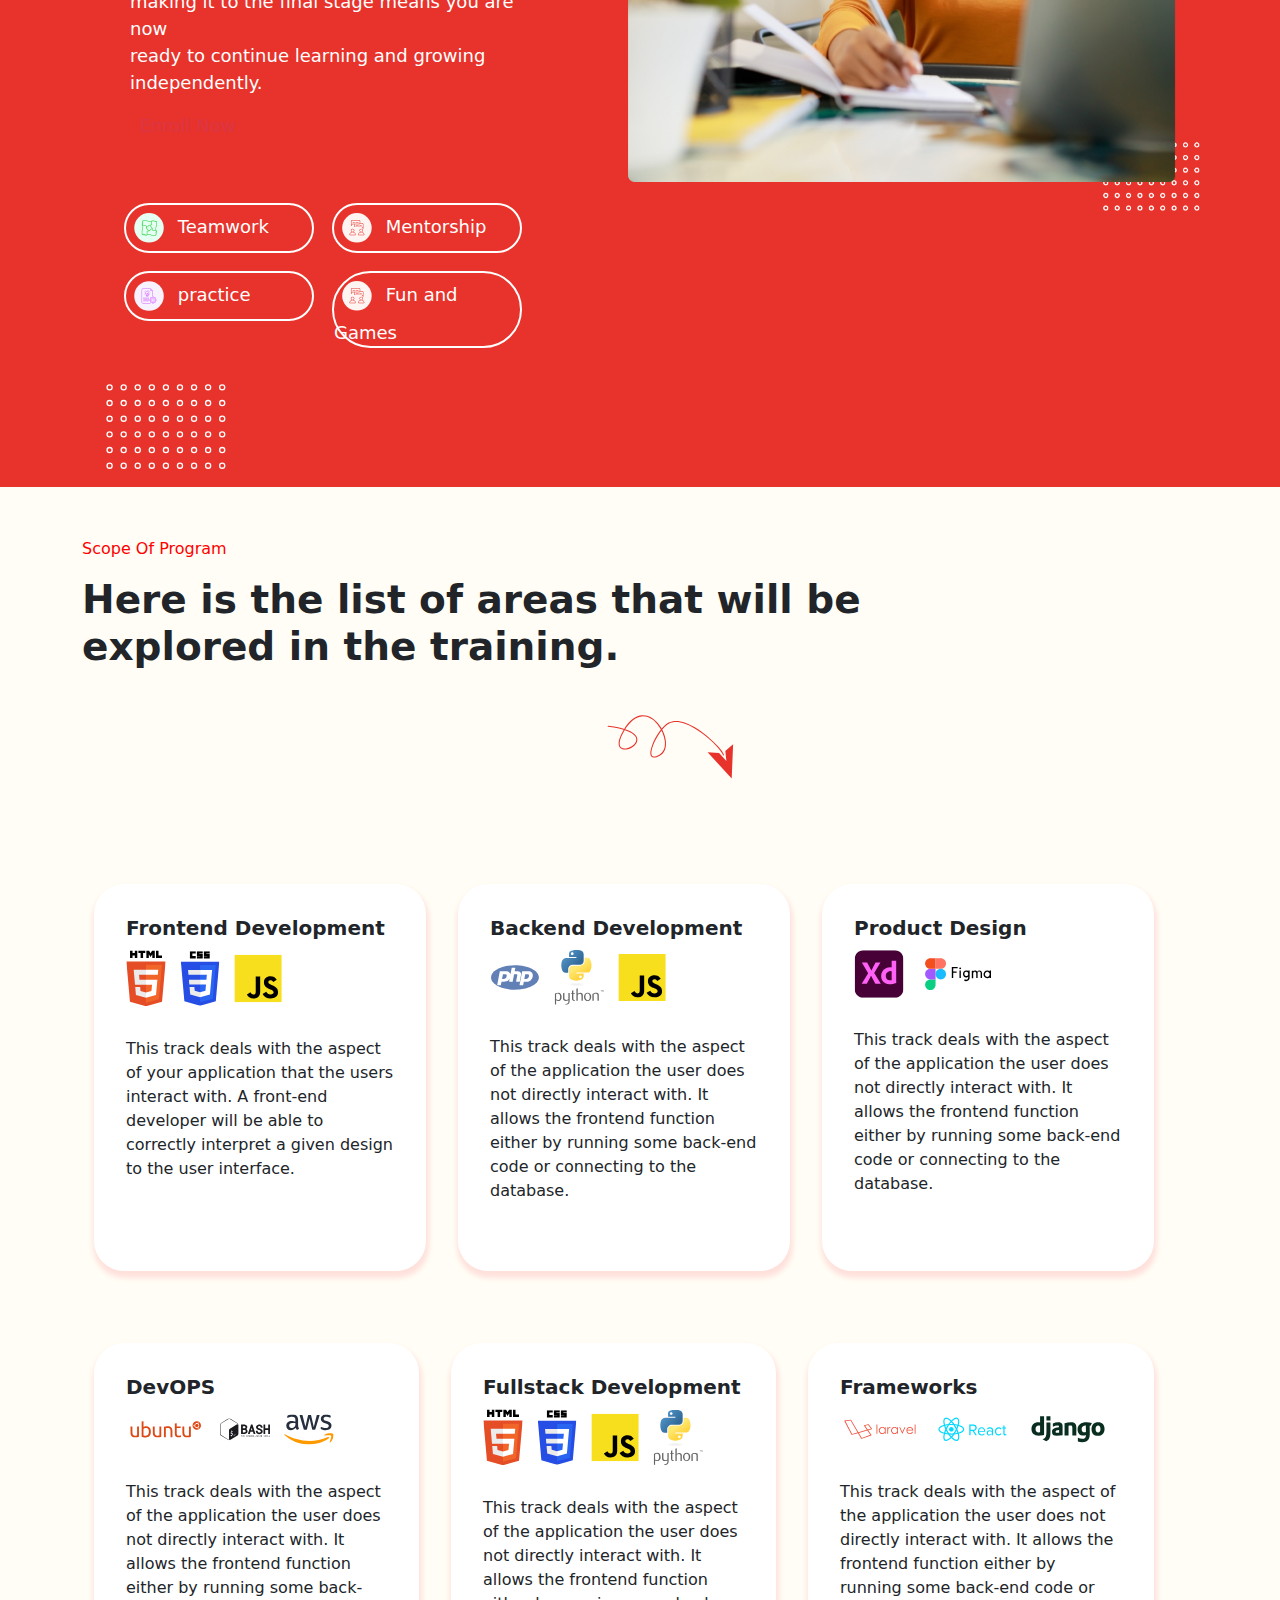
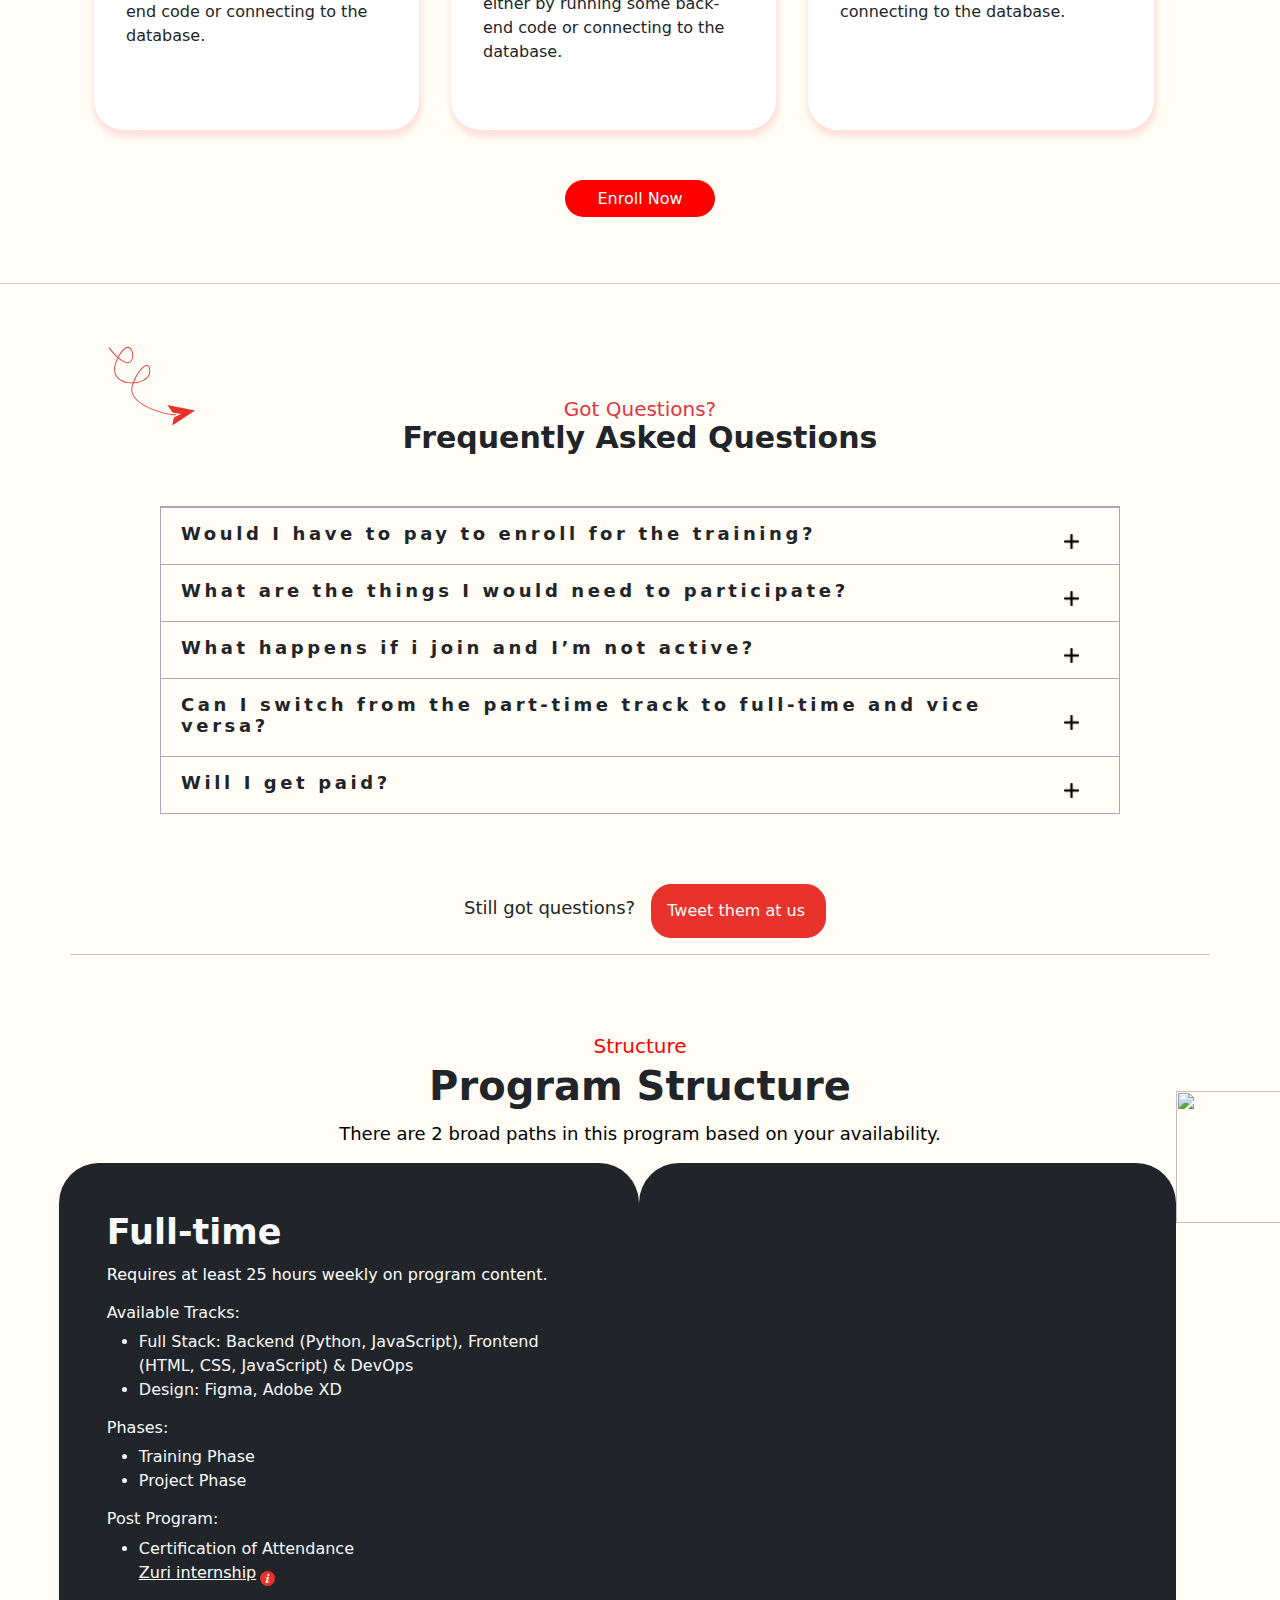
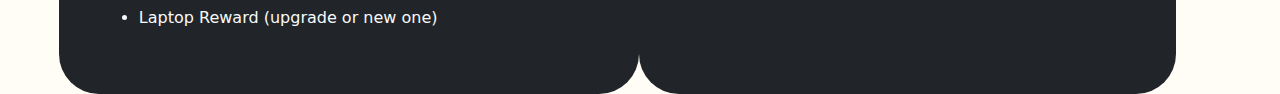
==== commit eda1bbc3: "Add files via upload" ====
--- a/Zuri new/zuri-talent.html
+++ b/Zuri new/zuri-talent.html
@@ -12,22 +12,22 @@
 </head>
 <body>
     
-    <section class="navbar d-flex fixed-top">
-        <img src="logo.svg" alt="">
-       <div class="a-tads d-flex">
+    <section class="navbar d-flex fixed-top p-3">
+        <img class="logo" src="logo.svg" alt="">
+       <div class="a-tads d-flex text-center">
             <a class="text-secondary text-decoration-none" href="#about">About</a>
             <a class="text-secondary text-decoration-none" href="#whyus">Why Us?</a>
             <a class="text-secondary text-decoration-none" href="#stackscovered">Stacks Covered</a>
             <a class="text-secondary text-decoration-none" href="#faqs">FAQs</a>
        </div>
        <div class="d-flex but">
-            <a href=""><img class="thumb" src="thumbs-remove.png" alt="thumbs"></a>
+            <a href="#"><img class="thumb" src="thumbs.png" alt="thumbs"></a>
             <a class="enro text-decoration-none text-white m-3 text-center" href="#">Enroll Now</a>
        </div>
     </section>
     <section class="topper container-fluid d-flex">
         <img class="lady" src="lady1.png" alt="">
-        <div class="word container text-center">
+        <div class="word1 container text-center">
             <p class="text-center">And now your search has ended...</p>
             <h1 class="text-center text-dark fw-bolder">Gain knowledge to help you scale through the tech industry for free.</h1>
             <img class="line" src="line.svg" alt="">
@@ -41,8 +41,9 @@
             <img class="wire" src="section1wire.svg" alt="">
         </div>
         <img class="male" src="male1.png" alt="">
-    </section>
-    <section class="about container" id="about">
+        
+    </section>
+    <section class="about" id="about">
         <hr class="en">
         <div class="text-about container-fluid d-flex">
             <div class="ee1" >
@@ -122,14 +123,14 @@
         </div>
     </section>
     <section class="redbg">
-        <div class="container">
+        <div class="container Tplus">
             <img class="wire5" src="section5wire.svg" alt="">
             <div class="flixit d-flex m-4 container">
                 <div class="word-pix container">
                     <p class="text-white">We will help you get started</p>
-                    <h1 class="text-white">High quality training with hands-on practice</h1>
+                    <h1 class="text-white fw-bold">High quality training with hands-on practice</h1>
                     <p class="text-white mt-4">We give you weekly tasks, ranging from easy to <br> complex, as you progress from stage to stage; <br> making it to the final stage means you are now <br> ready to continue learning and growing <br> independently.</p>
-                    <a class="bana1 MuiButton-root MuiButton-text MuiButton-textPrimary MuiButton-sizeMedium MuiButton-textSizeMedium MuiButtonBase-root button1 css-1ujsas3 bg- text-dark text-decoration-none mt-4 text-center" tabindex="0" href="/enroll" style="position: initial;">Enroll Now<span class="MuiTouchRipple-root css-w0pj6f"></span></a>
+                    <a class="enl text-decoration-none text-danger" href="#">Enroll Now</a>
                     <div class="grid1">
                         <div class="te">
                             <p class="pt m-1 text-white"><img class="hand m-2" src="hand.svg" alt=""> Teamwork</p>
@@ -309,26 +310,29 @@
                 <h6 class="text-light">Post Program:</h6>
                 <ul class="text-light">
                     <li>Certification of Attendance</li>
-                    <li class="d-flex" id="li">
-                        <a class="text-white" href="#">Zuri internship 
-                            <div class="wrapp">
-                                <a href="#modalbo"><img src="clarity.svg" alt=""></a>
-                            </div>
-                            <div id="modalbo" class="moda1">
-                                <div class="modacontent">
-                                    <h2 class="">Zuri Internship Is Optional</h2>
-                                    <p class="text-secondary">
-                                        What do we mean by this? <br><br>The Zuri 
-                                        Internship is another level of training that places the 
-                                        participants in a work simulation. 
-                                        It is not paid work; it’s a short training program to get 
-                                        participants ready for actual jobs. 
-                                        There will be cash rewards for a job well done.
-                                    </p>
-                                    <a href="#li" class="moda1close">&times;</a>
+                        <li class="d-flex" id="li">
+                            <a class="text-white" href="#">Zuri internship 
+                                <div class="wrapp">
+                                    <a href="#modalbo"><img src="clarity.svg" alt=""></a>
                                 </div>
-                            </div>
-                        </a>
+                                <div id="modalbo" class="moda1">
+                                    <div class="modacontent">
+                                        <h2 class="">Zuri Internship Is Optional</h2>
+                                        <p class="text-secondary">
+                                            What do we mean by this? <br><br>The Zuri 
+                                            Internship is another level of training that places the 
+                                            participants in a work simulation. 
+                                            It is not paid work; it’s a short training program to get 
+                                            participants ready for actual jobs. 
+                                            There will be cash rewards for a job well done.
+                                        </p>
+                                        <a href="#li" class="moda1close">&times;</a>
+                                    </div>
+                                </div>
+                            </a>
+                        </li>
+                    <li>Laptop Reward (upgrade or new one)
+                         
                     </li>
                 </ul>
             </div>
@@ -340,6 +344,7 @@
         </div>
         
     </section>
+   
 
     <script src="bootstrap.min.js"></script>
 </body>
--- a/Zuri new/zuri-talent.css
+++ b/Zuri new/zuri-talent.css
@@ -13,89 +13,117 @@
     margin: 0;
     padding: 0;
     box-sizing: border-box;
-    /*background-color: rgb(255, 253, 245);*/
+    background-color: rgb(255, 253, 245);
 }
 body{
+    font-family: "Graphik Web Regular"; 
     width: 100%;
     margin: auto;
     height: 100vh;
     /*background-color: rgb(255, 253, 245);*/
 }
 .navbar{
+    padding: 15px;
     position: fixed;
     background-color: rgb(255, 253, 245);
 }
 section{
-    background-color: rgb(255, 253, 245);
+    /*background-color: rgb(255, 253, 245);*/
     width: 100%;
 }
+.logo{
+    max-width: 1440px;
+}
 .a-tads{
+    justify-content: space-around;
+    /*background: blue;*/
+    box-sizing: border-box;
+    height: 40px;
+    width: 730.83px;
     margin-right: -250px;
 }
-.navbar a{
-    margin-left: 25px;
+.a-tads a{
+    font-size: 20px;
+    align-items: center;
+    justify-content: space-around;
 }
 .thumb{
-    margin-top: 5px;
+    background: #eba4a0;
+    padding: 10px;
+    /*margin-top: 2px;*/
     position: relative;
-    left: 50px;
-    width: 60px;
+    left: 45px;
+    width: 75px;
     border: solid 10px red;
     border-radius: 100px;
-    background-color: rgba(255, 0, 0, 0.653);
+    /*background-color: rgba(255, 0, 0, 0.653);*/
 }
 .but{
     margin-left: 20px;
     margin-right: 30px;
+    /*background-color: rgba(255, 0, 0, 0.653);*/
 }
 .enro{
-    margin-top: -2%;
+    margin-top: -2rem;
     background-color: red;
     margin-right: 30px;
     padding: 5px;
     width: 150px;
     border-radius: 20px;
 }
+.topper{
+    margin-top: 7rem;
+}
 .lady{
-    width: 340px;
-    /*margin-top: 130px;*/
-    /*margin-left: 20px;*/
     position: relative;
-    top: 140px;
-    left: 60px;
-    background-color: transparent;
-    height: 55vh;
-}
-.word{
+    width: 390px;
+    top: 10rem;
+    left: 6rem;
+    background: none;
+    height: 50vh;
+}
+.word1{
+    /*background: #eba4a0;*/
     margin-top: 80px;
     margin-right: 90px;
-}
-.word p{
+    width: 20%;
+}
+.word1 p{
+    background: none;
     color: red;
-}
-.word h1{
-    font-size: 45px;
+    font-size: 18px;
+}
+.word1 h1{
+    background: none;
+    font-size: 49px;
 }
 .male{
     margin-top: 130px;
-    width: 280px;
+    width: 350px;
     height: 60vh;
-    margin-right: 40px;
+    margin-right: 130px;
     background-color: transparent;
 }
 .line{
     width: 180px;
-    margin-right: -295px;
+    margin-right: -335px;
     margin-top: -2rem;
     background-color: transparent;
 }
 .und{
+    margin: auto;
+    background: none;
     text-align: center;
-    margin-top: auto;
-    width: 50%;
+    margin-top: 10px;
     margin-top: -3rem;
 }
+.und p{
+    margin: auto;
+    width: 75%;
+    font-size: 18px;
+}
 .bit{
+    background: none;
     width: 400px;
     margin: auto;
 }
@@ -117,6 +145,7 @@
     right: 8rem;
 }
 .wire{
+    background: none;
     width: 70px;
     margin-left: 100px;
     margin-bottom: 50px;
@@ -126,22 +155,31 @@
 }
 .ee{
     width: 32%;
-    margin-left: 160px;
+    margin-left: 110px;
 }
 .ee1{
-    width: 30%;
+    width: 45%;
+    margin-right: -60px;
 }
 .about p{
-    font-size: 18px;
+    font-size: 26px;
 }
 .about h1{
-    font-size: 20px;
+    margin-left: 6rem;
+    font-size: 30px;
 }
 .about img{
-    margin-left: 6rem;*/
+    margin-left: 3rem;
+}
+.en{
+    width: 90%;
+    margin: auto;
+    margin-bottom: 1rem;
 }
 .en1{
-    margin-top: 1rem;
+    width: 90%;
+    margin: auto;
+    margin-top: rem;
 }
 .wire1{
     width: 110px;
@@ -160,9 +198,9 @@
     margin-left: 20px;
 }
 .star{
-    width: 150px;
+    width: 160px;
     margin-right: 15rem;
-    height: 30vh;
+    height: 25vh;
 }
 .cards{
     width: 100%;
@@ -184,20 +222,22 @@
 .full img{
     background-color: transparent;
     width: 100px;
-    margin-left: 79.3%;
+    margin-left: 83.4%;
     margin-top: -48px;
 }
 .full h1{
+    background: none;
     font-size: 60px;
     margin-top: -70px;
     margin-bottom: 20px;
 }
 .full p{
+    background: none;
     font-size: 18px;
     max-width: 40ch;
-    background-color: transparent;
 }
 .full h2{
+    background: none;
     font-size: 36px;
     max-width: 5ch;
     margin-bottom: 20px;
@@ -219,20 +259,23 @@
 .full1 img{
     background-color: transparent;
     width: 100px;
-    margin-left: 79.3%;
+    margin-left: 83.4%;
     margin-top: -48px;
 }
 .full1 h1{
+    background: none;
     font-size: 60px;
     margin-top: -70px;
     margin-bottom: 20px;
 }
 .full1 p{
+    background: none;
     font-size: 18px;
     max-width: 40ch;
     background-color: transparent;
 }
 .full1 h2{
+    background: none;
     font-size: 32px;
     max-width: 9ch;
     margin-bottom: 20px;
@@ -252,20 +295,23 @@
 .full2 img{
     background-color: transparent;
     width: 100px;
-    margin-left: 79.3%;
+    margin-left: 83.4%;
     margin-top: -48px;
 }
 .full2 h1{
+    background: none;
     font-size: 60px;
     margin-top: -70px;
     margin-bottom: 20px;
 }
 .full2 p{
+    background: none;
     font-size: 18px;
     max-width: 40ch;
     background-color: transparent;
 }
 .full2 h2{
+    background: none;
     font-size: 32px;
     max-width: 9ch;
     margin-bottom: 20px;
@@ -286,20 +332,23 @@
 .full3 img{
     background-color: transparent;
     width: 100px;
-    margin-left: 79%;
+    margin-left: 83.4%;
     margin-top: -48px;
 }
 .full3 h1{
+    background: none;
     font-size: 60px;
     margin-top: -40px;
     margin-bottom: 20px;
 }
 .full3 p{
+    background: none;
     font-size: 18px;
     max-width: 40ch;
     background-color: transparent;
 }
 .full3 h2{
+    background: none;
     font-size: 36px;
     max-width: 9ch;
     margin-bottom: 20px;
@@ -319,20 +368,23 @@
 .full4 img{
     background-color: transparent;
     width: 100px;
-    margin-left: 79%;
+    margin-left: 83.4%;
     margin-top: -48px;
 }
 .full4 h1{
+    background: none;
     font-size: 60px;
     margin-top: -40px;
     margin-bottom: 20px;
 }
 .full4 p{
+    background: none;
     font-size: 18px;
     max-width: 45ch;
     background-color: transparent;
 }
 .full4 h2{
+    background: none;
     font-size: 36px;
     max-width: 9ch;
     margin-bottom: 20px;
@@ -353,20 +405,23 @@
 .full5 img{
     background-color: transparent;
     width: 100px;
-    margin-left: 79%;
+    margin-left: 83.4%;
     margin-top: -60px;
 }
 .full5 h1{
+    background: none;
     font-size: 60px;
     margin-top: -40px;
     margin-bottom: 20px;
 }
 .full5 p{
+    background: none;
     font-size: 18px;
     max-width: 45ch;
     background-color: transparent;
 }
 .full5 h2{
+    background: none;
     font-size: 36px;
     max-width: 9ch;
     margin-bottom: 20px;
@@ -381,19 +436,44 @@
     margin-bottom: 5%;
 }
 .redbg{
-    background-color: rgb(253, 41, 41);
+    background: none;
+    background-color: #e7332b;
     margin-top: 50px;
 }
+.Tplus{
+    background: none;
+}
+.flixit{
+    background: none;
+}
 .wire5{
+    background: none;
     position: relative;
     top: 50px;
     left: 300px;
     width: 70px;
 }
 .word-pix{
+    background: none;
     margin-top: 20px;
 }
+.word-pix p{
+    background: none;
+    font-size: 18px;
+}
+.word-pix h1{
+    font-size: 40px;
+    background: none;
+}
+.word-pix .enl{
+    font-size: 18px;
+    margin-top: 2rem;
+    width: 200px;
+    padding: 10px;
+    border-radius: 20px;
+}
 .bana1{
+    background: none;
     border-radius: 20px;
     width: 3px;
     padding: .5rem;
@@ -401,9 +481,11 @@
     margin-top: 20px;
 }
 .hand{
+    background: none;
     width: 30px;
 }
 .pt{
+    background: none;
     border: solid 2px white;
     border-radius: 40px;
     width: 190px;
@@ -412,6 +494,7 @@
     cursor: not-allowed;
 }
 .grid1{
+    background: none;
     width: 35%;
     margin-top: 60px;
     margin-left: -10px;
@@ -421,7 +504,11 @@
     'pe fe';
     grid-gap: 10px;
 }
+.te, .me, .pe, .fe, .pix, .dots{
+    background: none;
+}
 .dots{
+    background: none;
     margin-bottom: 50px;
     position: relative;
     right: 1.5rem;
@@ -429,16 +516,20 @@
     width: 120px;
 }
 .image5{
+    background: none;
     position: relative;
     width: 650px;
 }
 .ttp{
+    background: none;
     margin-top: 50px;
 }
 .tt p{
+    background: none;
     color: red;
 }
 .tt h1{
+    background: none;
     font-size: 39px;
 }
 .sec6{
@@ -449,31 +540,37 @@
     background-color: white;
     width: 80%;
     /*height: 40vh;*/
-    padding: 1rem;
+    padding: 2rem;
     border-radius: 30px;
     box-shadow: 1px 5px 5px 2px #FFE1DC;
     margin-right: 2rem;
+    height: 43vh;
 }
 .html1{
-    width: 30px;
+    background: none;
+    width: 40px;
     margin-right: 14px;
 }
 .html2{
-    width: 38px;
+    background: none;
+    width: 48px;
     margin-right: 14px;
 }
 .ft p{
+    background: none;
+    margin-top: 30px;
+    font-size: 16px;
+}
+.log{
+    background: none;
     margin-top: 20px;
-    font-size: 12px;
-}
-.log{
-    margin-top: 20px;
 }
 .ft h5{
-    font-size: 15px;
+    background: none;
+    font-size: 20px;
 }
 .ph{
-    width: 50px;
+    width: 60px;
     margin-right: 14px;
 }
 .ph1{
@@ -484,34 +581,42 @@
     background-color: white;
     width: 80%;
     /*height: 40vh;*/
-    padding: 1rem;
+    padding: 2rem;
     border-radius: 30px;
     box-shadow: 1px 5px 5px 2px #FFE1DC;
     margin-right: 2rem;
+    height: 43vh;
 }
 .html1{
-    width: 30px;
+    background: none;
+    width: 40px;
     margin-right: 14px;
 }
 .html2{
-    width: 38px;
+    background: none;
+    width: 48px;
     margin-right: 14px;
 }
 .ft1 p{
+    background: none;
+    margin-top: 30px;
+    font-size: 16px;
+}
+.log{
+    background: none;
     margin-top: 20px;
-    font-size: 12px;
-}
-.log{
-    margin-top: 20px;
 }
 .ft1 h5{
-    font-size: 15px;
+    background: none;
+    font-size: 20px;
 }
 .ph{
-    width: 50px;
+    background: none;
+    width: 43px;
     margin-right: 14px;
 }
 .ph1{
+    background: none;
     width: 100px;
     margin-right: 14px;
 }
@@ -519,31 +624,34 @@
     background-color: white;
     width: 80%;
     /*height: 40vh;*/
-    padding: 1rem;
+    padding: 2rem;
     border-radius: 30px;
     box-shadow: 1px 5px 5px 2px #FFE1DC;
     margin-right: 2rem;
+    height: 43vh;
 }
 .html1{
-    width: 30px;
+    width: 50px;
     margin-right: 14px;
 }
 .html2{
-    width: 38px;
+    width: 58px;
     margin-right: 14px;
 }
 .ft2 p{
-    margin-top: 20px;
-    font-size: 12px;
+    background: none;
+    margin-top: 30px;
+    font-size: 16px;
 }
 .log{
     margin-top: 10px;
 }
 .ft2 h5{
-    font-size: 15px;
+    background: none;
+    font-size: 20px;
 }
 .ph{
-    width: 30px;
+    width: 50px;
     margin-right: 14px;
 }
 .ph1{
@@ -554,34 +662,42 @@
     background-color: white;
     width: 80%;
     /*height: 40vh;*/
-    padding: 1rem;
+    padding: 2rem;
     border-radius: 30px;
     box-shadow: 1px 5px 5px 2px #FFE1DC;
     margin-right: 2rem;
+    height: 43vh;
 }
 .html1{
-    width: 30px;
+    background: none;
+    width: 40px;
     margin-right: 14px;
 }
 .html2{
-    width: 38px;
+    background: none;
+    width: 48px;
     margin-right: 14px;
 }
 .ft3 p{
-    margin-top: 20px;
-    font-size: 12px;
+    background: none;
+    margin-top: 30px;
+    font-size: 16px;
 }
 .log{
+    background: none;
     margin-top: 10px;
 }
 .ft3 h5{
-    font-size: 15px;
+    background: none;
+    font-size: 20px;
 }
 .ph3{
+    background: none;
     width: 50px;
     margin-right: 14px;
 }
 .ph2{
+    background: none;
     width: 80px;
     margin-right: 14px;
 }
@@ -589,34 +705,42 @@
     background-color: white;
     width: 80%;
     /*height: 40vh;*/
-    padding: 1rem;
+    padding: 2rem;
     border-radius: 30px;
     box-shadow: 1px 5px 5px 2px #FFE1DC;
     margin-right: 2rem;
+    height: 43vh;
 }
 .html1{
-    width: 30px;
+    background: none;
+    width: 40px;
     margin-right: 14px;
 }
 .html2{
-    width: 38px;
+    background: none;
+    width: 48px;
     margin-right: 14px;
 }
 .ft4 p{
-    margin-top: 20px;
-    font-size: 12px;
+    background: none;
+    margin-top: 30px;
+    font-size: 16px;
 }
 .log{
+    background: none;
     margin-top: 10px;
 }
 .ft4 h5{
-    font-size: 15px;
+    background: none;
+    font-size: 20px;
 }
 .ph3{
+    background: none;
     width: 50px;
     margin-right: 14px;
 }
 .ph2{
+    background: none;
     width: 80px;
     margin-right: 14px;
 }
@@ -624,39 +748,46 @@
     background-color: white;
     width: 80%;
     /*height: 40vh;*/
-    padding: 1rem;
+    padding: 2rem;
     border-radius: 30px;
     box-shadow: 1px 5px 5px 2px #FFE1DC;
     margin-right: 2rem;
+    height: 43vh;
 }
 .html3{
+    background: none;
     width: 80px;
     margin-right: 14px;
 }
 .html2{
-    width: 38px;
+    background: none;
+    width: 48px;
     margin-right: 14px;
 }
 .ft5 p{
-    margin-top: 20px;
-    font-size: 12px;
+    background: none;
+    margin-top: 30px;
+    font-size: 16px;
 }
 .log{
+    background: none;
     margin-top: 10px;
 }
 .ft5 h5{
-    font-size: 15px;
+    background: none;
+    font-size: 20px;
 }
 .ph3{
     width: 50px;
     margin-right: 14px;
 }
 .ph2{
+    background: none;
     width: 80px;
     margin-right: 14px;
 }
 .ro{
-    margin-top: 5vh;
+    margin-top: 8vh;
 }
 .bur{
     margin-left: 50%;
@@ -666,7 +797,7 @@
     width: 150px;
     border-radius: 20px;
     background-color: red;
-    padding: .2em;
+    padding: .4em;
     border: red;
     margin-bottom: 50px;
  }
@@ -688,57 +819,6 @@
     margin-top: -20px;
     margin-bottom: 50px;
 }
-/*.accordion{
-    max-width: 100%;
-    border: solid 2px rgba(71,44,111,.43);
-    overflow: hidden;
-}
-.accordion__label,
-.accordion__content{
-    padding: 14px 20px;
-}
-.accordion__label{
-    display: block;
-    color: black;
-    font-weight: 500;
-    cursor: pointer;
-    position: relative;
-    transition: backround 0.1s;
-}
-.accordion__label:hover{
-    background: #fffdf5;
-}
-.accordion__label::after{
-    content: '';
-    position: absolute;
-    top: 50%;
-    transform: translate(-50% -50%);
-    right: 20px;
-    width: 15px;
-    height: 15px;
-    background-image: url(plus.svg);
-    background-size: 100%;
-    background-repeat: no-repeat;
-    transition: transform 0.4s;
-}
-.accordion__content{
-    font-family: 'Times New Roman', Times, serif;
-    font-size: 12px;
-    display: none;
-    transition: max-height 1s;
-}
-.accordion__input{
-    display: none;
-}
-.accordion__input:checked ~ .accordion__content{
-    display: block;
-}
-.accordion__input:checked ~ .accordion__label::after{
-    transform:  rotate(3.142rad);
-}
-.accordion__label{
-    border-top: solid 1px #fffdf5;
-}*/
 .shrink{
     margin: auto;
     width: 75%;
@@ -756,7 +836,7 @@
     margin-left: auto;
     margin-right: auto;
     position: relative;
-    max-width: 1020px;
+    max-width: 1120px;
 }
 
 .so-tab {
@@ -778,7 +858,7 @@
     cursor: pointer;
     letter-spacing: 0.2em;
     /*text-transform: uppercase;*/
-    font-size: 12px;
+    font-size: 18px;
 }
 .so-tab input {
     position: absolute;
@@ -836,21 +916,29 @@
 }*/
 .quest{
     margin: auto;
-    margin-left: 20rem;
+    margin-left: 19rem;
+}
+.quest p{
+    font-size: 18px;
 }
 .bi button{
-    background-color: red;
+    background-color: #e7332b;
     padding: 2px;
     border-radius: 20px;
-    border: 1px solid red;
+    border: 1px solid #e7332b;
     padding-right: 20px;
     height: 6vh;
+}
+.bi button a{
+    font-size: 16px;
+    background: none;
 }
 .bi{
     margin-top: -10px;
     margin-left: 1rem;
 }
 .bi img{
+    background: none;
     width: 30px;
     margin-left: 8px;
 }
@@ -898,12 +986,17 @@
     margin-left: 20px;
 }
 .fit1{
+    background: none;
     font-size: 35px;
 }
 .first-black .fit2{
+    background: none;
     font-size: 16px;
     color: #ffffff;
     margin-top: 10px;
+}
+.first-black h6, ul, li, a, img, .wrapp{
+    background: none;
 }
 .wrapp{
     height: 5vh;
@@ -921,7 +1014,7 @@
 }
 .moda1{
     position: absolute;
-    top: 300rem;
+    top: 0;
     bottom: 0;
     right: 0;
     left: 0;
@@ -929,7 +1022,8 @@
     align-items: center;
     justify-content: center;
     background: transparent;
-    background: /*rgba(77, 77, 77, 0.7)*/ red;
+    background: rgba(77, 77, 77, 0.7);
+    background-size: cover;
     transition: all 0.4s;
     visibility: hidden;
     opacity: 0;
@@ -966,5 +1060,70 @@
 .wrapp img{
     width: 15px;
     margin-left: -1.3rem;
-    margin-top: -5px;
-}+    margin-top: -10px;
+}
+.wrapp{
+    height: 5vh;
+    display: flex;
+    align-items: center;
+    justify-content: center;
+}
+.wrapp a{
+    display: block;
+    text-decoration: none;
+    width: 5px;
+    /*background-color: blue;*/
+    margin-left: 10px;
+    
+}
+.moda1{
+    position: absolute;
+    top: 0;
+    bottom: 0;
+    right: 0;
+    left: 0;
+    display: flex;
+    align-items: center;
+    justify-content: center;
+    background: transparent;
+    background: rgba(77, 77, 77, 0.7);
+    background-size: cover;
+    transition: all 0.4s;
+    visibility: hidden;
+    opacity: 0;
+}
+.moda1:target{
+    visibility: visible;
+    opacity: 1;
+}
+.modacontent{
+    position: relative;
+    background: #fff;
+    width: 450px;
+    max-width: 90%;
+    padding: 4em 6em;
+    border-radius: 12px;
+}
+.moda1close{
+    position: absolute;
+    top: 3rem;
+    right: 15px;
+    color: red;
+    text-decoration: none;
+    font-size: 36px;
+}
+.moda1 h2{
+    font-weight: 400;
+    font-size: 20px;
+    color: black;
+}
+.moda1 p{
+    margin-top: 20px;
+    font-size: 13px;
+}
+.wrapp img{
+    width: 15px;
+    margin-left: -1.3rem;
+    margin-top: -10px;
+}
+ 